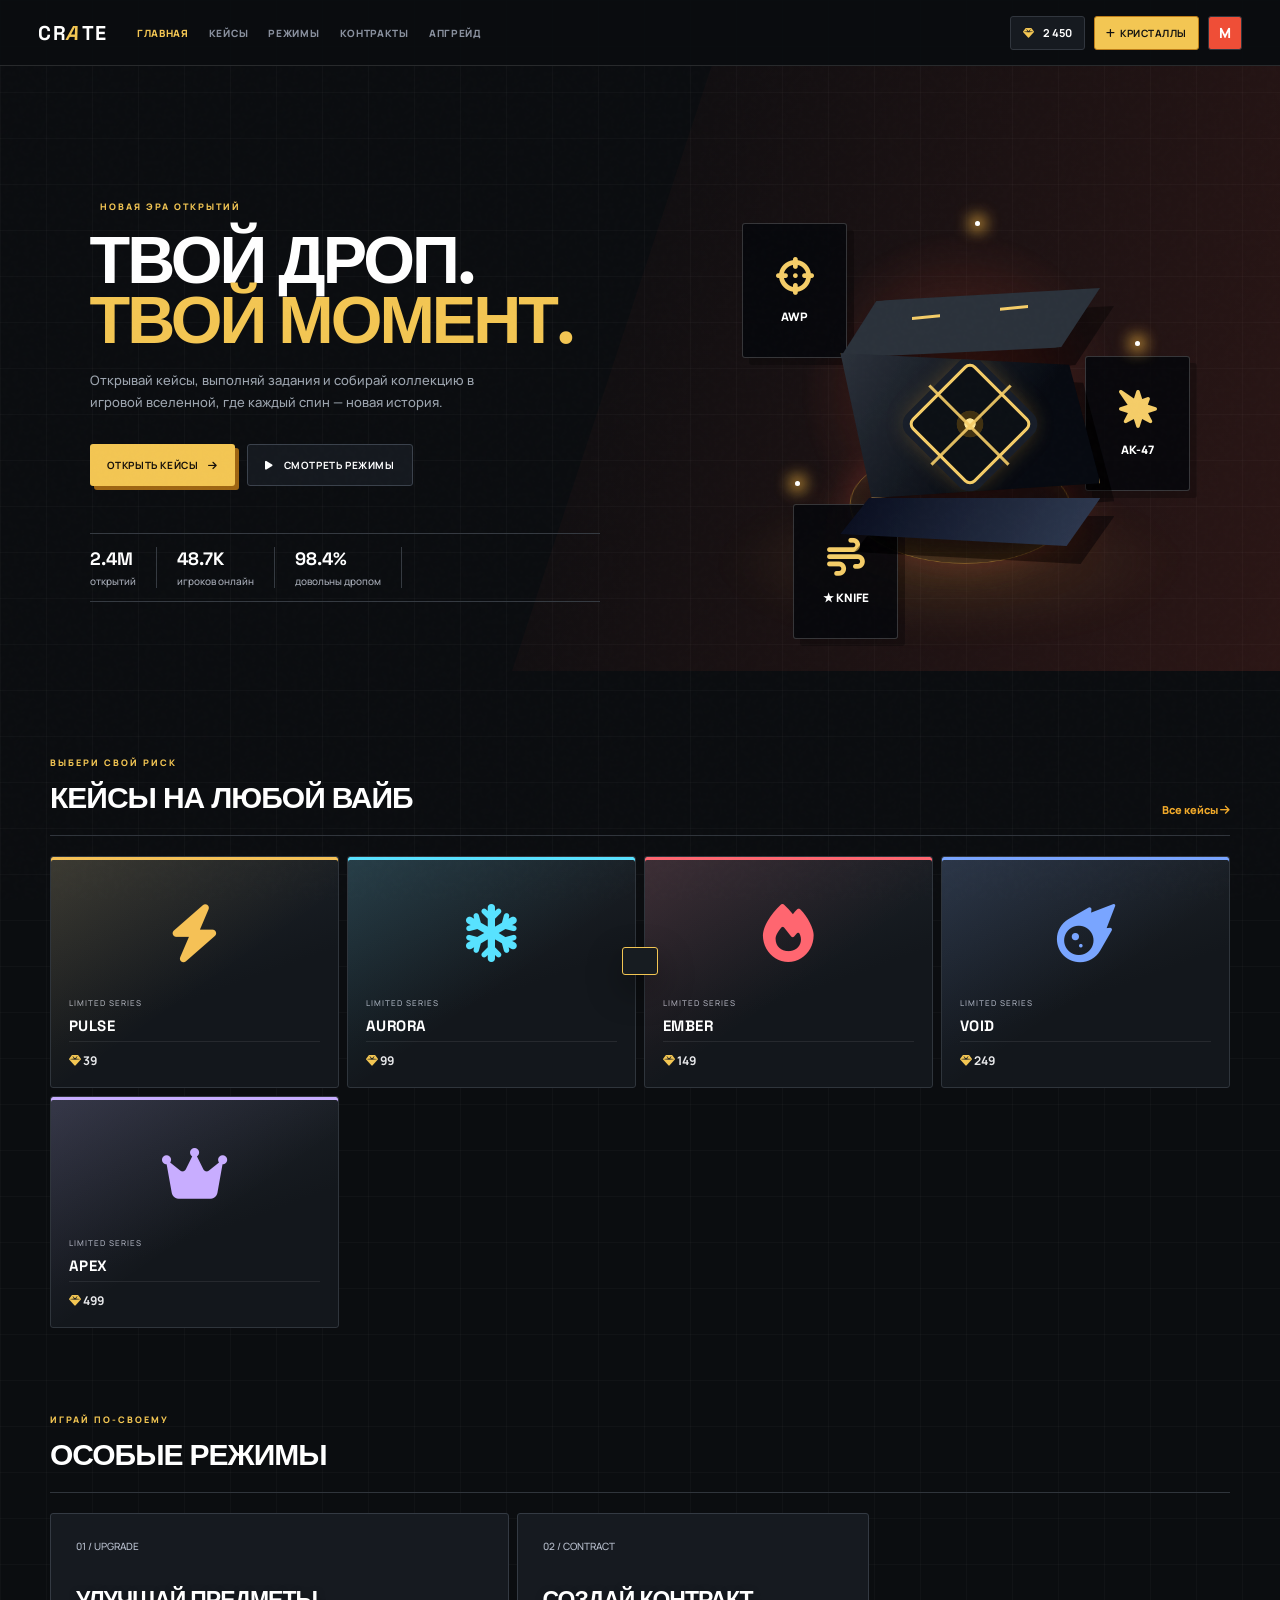
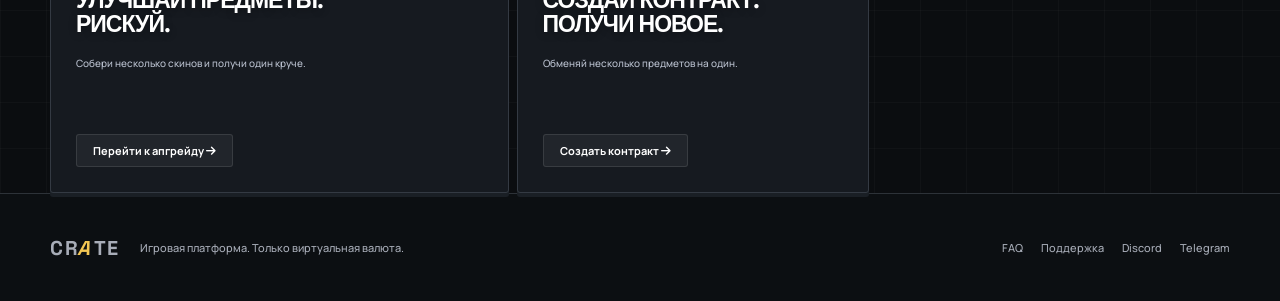
==== index.html @ 9e3f6aa9 "Add files via upload" ====
<!doctype html>
<html lang="ru">
<head>
  <meta charset="UTF-8">
  <meta name="viewport" content="width=device-width, initial-scale=1.0">
  <title>CRATE — игровой опыт нового уровня</title>
  <link rel="preconnect" href="https://fonts.googleapis.com">
  <link rel="preconnect" href="https://fonts.gstatic.com" crossorigin>
  <link href="https://fonts.googleapis.com/css2?family=Manrope:wght@400;500;600;700;800&family=Space+Grotesk:wght@500;600;700&display=swap" rel="stylesheet">
  <link rel="stylesheet" href="https://cdnjs.cloudflare.com/ajax/libs/font-awesome/6.7.2/css/all.min.css">
  <link rel="stylesheet" href="css/style.css">
</head>
<body>
  <div class="noise"></div>
  <div class="cursor-glow"></div>

  <header class="topbar">
    <a class="brand" href="index.html">CR<span>A</span>TE</a>
    <button class="menu-toggle" aria-label="Открыть меню">
      <i class="fa-solid fa-bars"></i>
    </button>
    <nav>
      <a class="active" href="index.html">Главная</a>
      <a href="cases.html">Кейсы</a>
      <a href="modes.html">Режимы</a>
      <a href="contracts.html">Контракты</a>
      <a href="upgrade.html">Апгрейд</a>
    </nav>
    <div class="header-actions">
      <button class="balance">
        <i class="fa-solid fa-gem"></i>
        <b data-balance>2 450</b>
      </button>
      <button class="topup" aria-label="Получить игровые кристаллы">
        <i class="fa-solid fa-plus"></i><span>Кристаллы</span>
      </button>
      <a class="avatar" href="profile.html">M</a>
    </div>
  </header>

  <main>
    <!-- Hero -->
    <section class="hero">
      <div class="hero-copy reveal">
        <div class="eyebrow">
          <i class="fa-solid fa-sparkles"></i> НОВАЯ ЭРА ОТКРЫТИЙ
        </div>
        <h1>
          Твой дроп.<br>
          <em>Твой момент.</em>
        </h1>
        <p>
          Открывай кейсы, выполняй задания и собирай коллекцию в игровой вселенной,
          где каждый спин — новая история.
        </p>
        <div class="hero-actions">
          <a href="cases.html" class="button primary">
            Открыть кейсы <i class="fa-solid fa-arrow-right"></i>
          </a>
          <a href="modes.html" class="button ghost">
            <i class="fa-solid fa-play"></i> Смотреть режимы
          </a>
        </div>
        <div class="metrics">
          <div>
            <b>2.4M</b>
            <span>открытий</span>
          </div>
          <div>
            <b>48.7K</b>
            <span>игроков онлайн</span>
          </div>
          <div>
            <b>98.4%</b>
            <span>довольны дропом</span>
          </div>
        </div>
      </div>
      <div class="hero-stage" aria-label="Стилизованный игровой кейс">
        <div class="orb orb-one"></div>
        <div class="orb orb-two"></div>
        <div class="beam"></div>
        <div class="weapon-card card-a">
          <i class="fa-solid fa-crosshairs"></i>
          <small>AWP</small>
        </div>
        <div class="weapon-card card-b">
          <i class="fa-solid fa-burst"></i>
          <small>AK-47</small>
        </div>
        <div class="weapon-card card-c">
          <i class="fa-solid fa-wind"></i>
          <small>★ KNIFE</small>
        </div>
        <div class="crate">
          <div class="crate-top">
            <span></span>
            <span></span>
          </div>
          <div class="crate-face">
            <div class="crate-mark">C</div>
          </div>
          <div class="crate-bottom"></div>
        </div>
        <div class="spark s1"></div>
        <div class="spark s2"></div>
        <div class="spark s3"></div>
      </div>
    </section>

    <!-- Кейсы -->
    <section class="section" id="cases">
      <div class="section-heading">
        <div>
          <span class="eyebrow">ВЫБЕРИ СВОЙ РИСК</span>
          <h2>Кейсы на любой вайб</h2>
        </div>
        <a class="text-link" href="cases.html">Все кейсы <i class="fa-solid fa-arrow-right"></i></a>
      </div>
      <div class="case-grid" data-cases></div>
    </section>

    <!-- Режимы (только апгрейд и контракты) -->
    <section class="section" id="modes">
      <div class="section-heading">
        <div>
          <span class="eyebrow">ИГРАЙ ПО-СВОЕМУ</span>
          <h2>Особые режимы</h2>
        </div>
      </div>
      <div class="mode-grid">
        <article class="mode-card upgrade-mode">
          <span>01 / UPGRADE</span>
          <h3>Улучшай предметы.<br>Рискуй.</h3>
          <p>Собери несколько скинов и получи один круче.</p>
          <button onclick="location.href='upgrade.html'">Перейти к апгрейду <i class="fa-solid fa-arrow-right"></i></button>
        </article>
        <article class="mode-card contract-mode">
          <span>02 / CONTRACT</span>
          <h3>Создай контракт.<br>Получи новое.</h3>
          <p>Обменяй несколько предметов на один.</p>
          <button onclick="location.href='contracts.html'">Создать контракт <i class="fa-solid fa-arrow-right"></i></button>
        </article>
      </div>
    </section>
  </main>

  <footer>
    <a class="brand" href="index.html">CR<span>A</span>TE</a>
    <p>Игровая платформа. Только виртуальная валюта.</p>
    <div>
      <a href="faq.html">FAQ</a>
      <a href="settings.html">Поддержка</a>
      <a href="#">Discord</a>
      <a href="#">Telegram</a>
    </div>
  </footer>

  <div class="toast" role="status"></div>

  <script src="https://cdnjs.cloudflare.com/ajax/libs/gsap/3.12.5/gsap.min.js"></script>
  <script src="js/app.js"></script>
</body>
</html>
---- css/style.css ----
/* ========================================================
   ГЛОБАЛЬНЫЕ ПЕРЕМЕННЫЕ И БАЗОВЫЕ СТИЛИ
   ======================================================== */
:root {
  --bg: #0b0d10;
  --surface: #13171c;
  --surface2: #1a2027;
  --violet: #f0a92a;
  --blue: #ef4e37;
  --cyan: #f0a92a;
  --gold: #f3c653;
  --white: #fff;
  --muted: #a8adb8;
  --line: rgba(255, 255, 255, .13);
}

* {
  box-sizing: border-box;
}

html {
  scroll-behavior: smooth;
}

body {
  margin: 0;
  background: var(--bg);
  background-image:
    linear-gradient(rgba(255, 255, 255, .025) 1px, transparent 1px),
    linear-gradient(90deg, rgba(255, 255, 255, .025) 1px, transparent 1px);
  background-size: 46px 46px;
  color: var(--white);
  font: 500 14px Manrope, sans-serif;
  overflow-x: hidden;
}

.noise {
  position: fixed;
  inset: 0;
  pointer-events: none;
  opacity: .018;
  z-index: 5;
  background-image: url("data:image/svg+xml,%3Csvg viewBox='0 0 180 180' xmlns='http://www.w3.org/2000/svg'%3E%3Cfilter id='n'%3E%3CfeTurbulence type='fractalNoise' baseFrequency='.95' numOctaves='2' stitchTiles='stitch'/%3E%3C/filter%3E%3Crect width='100%25' height='100%25' filter='url(%23n)' opacity='.8'/%3E%3C/svg%3E");
}

.cursor-glow {
  display: none;
}

a {
  text-decoration: none;
  color: inherit;
}

/* ========================================================
   ТОПБАР
   ======================================================== */
.topbar {
  height: 66px;
  position: sticky;
  z-index: 20;
  top: 0;
  display: flex;
  align-items: center;
  gap: 29px;
  padding: 0 clamp(18px, 3vw, 56px);
  border-bottom: 1px solid rgba(255, 255, 255, .12);
  background: rgba(11, 13, 16, .95);
  backdrop-filter: none;
  transition: .3s;
}

.topbar.scrolled {
  background: #0b0d10;
}

.brand {
  font: 800 20px/1 'Space Grotesk', sans-serif;
  letter-spacing: 1.5px;
}

.brand span {
  color: var(--gold);
  display: inline-block;
  transform: skew(-16deg);
  text-shadow: none;
}

nav {
  display: flex;
  gap: 20px;
  margin-right: auto;
}

nav a {
  color: #89909e;
  font-size: 10px;
  font-weight: 800;
  letter-spacing: .7px;
  text-transform: uppercase;
  transition: .2s;
}

nav a:hover,
nav a.active {
  color: white;
}

nav a.active {
  color: var(--gold);
}

.header-actions {
  display: flex;
  gap: 9px;
  align-items: center;
}

.balance,
.icon-btn,
.avatar,
.topup {
  height: 34px;
  border: 1px solid #31363e;
  background: #161a20;
  color: white;
  border-radius: 3px;
}

.balance {
  padding: 0 12px;
  font: 600 11px Manrope, sans-serif;
}

.balance i {
  color: var(--gold);
  margin-right: 7px;
}

.icon-btn {
  width: 34px;
}

.avatar {
  width: 34px;
  display: grid;
  place-items: center;
  background: #ef4e37;
  font-weight: 800;
}

.topup {
  border-color: #bd7d19;
  color: #111;
  background: var(--gold);
  padding: 0 11px;
  font: 700 10px Manrope, sans-serif;
  text-transform: uppercase;
  letter-spacing: .5px;
  cursor: pointer;
  transition: .2s;
}

.topup i {
  margin-right: 5px;
}

.topup:hover,
.topup.added {
  background: #ffd467;
  transform: none;
}

.menu-toggle {
  display: none;
}

/* ========================================================
   ГЛАВНАЯ СТРАНИЦА
   ======================================================== */
.hero {
  min-height: 605px;
  max-width: 1320px;
  margin: auto;
  padding: 65px clamp(20px, 7vw, 110px) 0;
  display: grid;
  grid-template-columns: 1fr 1fr;
  align-items: center;
  position: relative;
}

.hero:before {
  content: '';
  position: absolute;
  width: 60%;
  height: 100%;
  right: 0;
  top: 0;
  background: linear-gradient(110deg, transparent, rgba(239, 78, 55, .14));
  clip-path: polygon(26% 0, 100% 0, 100% 100%, 0 100%);
  pointer-events: none;
}

.eyebrow,
.label {
  font-size: 9px;
  letter-spacing: 2px;
  color: var(--gold);
  font-weight: 800;
}

.eyebrow i {
  margin-right: 6px;
}

.hero h1 {
  font: 800 clamp(46px, 5.2vw, 83px)/.9 'Space Grotesk', sans-serif;
  letter-spacing: -3px;
  text-transform: uppercase;
  margin: 18px 0;
}

.hero h1 em {
  font-style: normal;
  color: var(--gold);
  -webkit-text-fill-color: var(--gold);
  background: none;
}

.hero-copy>p {
  color: #9da5af;
  max-width: 430px;
  line-height: 1.75;
  font-size: 13px;
}

.hero-actions {
  display: flex;
  gap: 12px;
  margin-top: 30px;
}

.button {
  border: 0;
  border-radius: 3px;
  padding: 13px 17px;
  font: 700 10px Manrope, sans-serif;
  text-transform: uppercase;
  letter-spacing: .6px;
  cursor: pointer;
  transition: .25s;
  display: inline-flex;
  gap: 10px;
  align-items: center;
  justify-content: center;
}

.button:hover {
  transform: translateY(-2px);
}

.primary {
  color: #15100a;
  background: var(--gold);
  box-shadow: 4px 4px 0 #9e6513;
}

.primary:hover {
  box-shadow: 6px 6px 0 #9e6513;
  transform: translate(-2px, -2px);
}

.ghost {
  color: white;
  border: 1px solid #3b424c;
  background: #15191f;
}

.metrics {
  display: flex;
  gap: 0;
  border-top: 1px solid #353a41;
  border-bottom: 1px solid #353a41;
  padding: 13px 0;
  margin-top: 47px;
  max-width: 510px;
}

.metrics div {
  display: grid;
  gap: 4px;
  padding: 0 20px;
  border-right: 1px solid #353a41;
}

.metrics div:first-child {
  padding-left: 0;
}

.metrics b {
  font: 700 18px 'Space Grotesk', sans-serif;
}

.metrics span {
  font-size: 10px;
  color: var(--muted);
}

.hero-stage {
  height: 500px;
  position: relative;
  perspective: 1000px;
  filter: saturate(.8) contrast(1.1);
}

.orb {
  position: absolute;
  border-radius: 50%;
  filter: blur(2px);
}

.orb-one {
  width: 340px;
  height: 340px;
  right: 60px;
  top: 70px;
  background: radial-gradient(circle, rgba(239, 78, 55, .28), transparent 66%);
}

.orb-two {
  width: 480px;
  height: 150px;
  right: 0;
  bottom: 13px;
  background: radial-gradient(ellipse, rgba(240, 169, 42, .15), transparent 67%);
  filter: blur(15px);
}

.beam {
  position: absolute;
  right: 120px;
  top: 240px;
  width: 220px;
  height: 220px;
  border-radius: 50%;
  border: 1px solid rgba(240, 169, 42, .45);
  box-shadow: 0 0 50px rgba(239, 78, 55, .3), inset 0 0 35px rgba(240, 169, 42, .15);
  transform: rotateX(65deg);
}

.crate {
  position: absolute;
  right: 90px;
  top: 140px;
  width: 260px;
  height: 260px;
  filter: drop-shadow(14px 18px 0 rgba(0, 0, 0, .36));
  animation: none;
}

.crate-top {
  height: 66px;
  background: #313943;
  clip-path: polygon(14% 0, 100% 16%, 85% 100%, 0 81%);
  transform: skewY(-6deg);
  display: flex;
  justify-content: space-around;
  padding: 20px 42px;
}

.crate-top span {
  width: 28px;
  height: 3px;
  background: var(--gold);
  box-shadow: none;
}

.crate-face {
  height: 148px;
  margin-top: -7px;
  background: linear-gradient(125deg, #323944, #11151d 65%);
  clip-path: polygon(0 2%, 88% 10%, 100% 90%, 12% 100%);
  display: grid;
  place-items: center;
  border: 1px solid rgba(240, 169, 42, .36);
}

.crate-mark {
  font-size: 0 !important;
  width: 90px;
  height: 90px;
  border: 3px solid var(--gold);
  border-radius: 8px;
  position: relative;
  transform: rotate(45deg);
  background: radial-gradient(circle, #f8dd7f 0 9%, #493813 10% 22%, #161a20 23% 100%);
  box-shadow: 0 0 0 7px #202733, 0 0 24px rgba(240, 169, 42, .48);
  isolation: isolate;
}

.crate-mark::before,
.crate-mark::after {
  content: '';
  position: absolute;
  background: var(--gold);
  opacity: .9;
}

.crate-mark::before {
  width: 112px;
  height: 3px;
  top: 42px;
  left: -14px;
}

.crate-mark::after {
  height: 112px;
  width: 3px;
  top: -14px;
  left: 42px;
}

.crate-mark::selection {
  background: transparent;
}

.crate-bottom {
  height: 48px;
  background: linear-gradient(120deg, #111629, #35425c);
  clip-path: polygon(11% 0, 100% 0, 87% 100%, 0 75%);
}

.weapon-card {
  position: absolute;
  width: 105px;
  height: 135px;
  border: 1px solid rgba(255, 255, 255, .18);
  background: rgba(16, 19, 23, .88);
  backdrop-filter: none;
  border-radius: 3px;
  display: grid;
  place-content: center;
  text-align: center;
  gap: 14px;
  box-shadow: 7px 7px 0 rgba(0, 0, 0, .25);
  animation: none;
}

.weapon-card i {
  font-size: 38px;
  color: var(--gold);
  text-shadow: none;
}

.weapon-card small {
  font-weight: 800;
}

.card-a {
  top: 72px;
  right: 343px;
}

.card-b {
  right: 0;
  top: 205px;
}

.card-c {
  right: 292px;
  bottom: 12px;
}

.spark {
  position: absolute;
  width: 5px;
  height: 5px;
  background: white;
  border-radius: 50%;
  box-shadow: 0 0 15px 5px var(--cyan);
  animation: spark 3s infinite;
}

.s1 {
  top: 70px;
  right: 210px;
}

.s2 {
  top: 330px;
  right: 390px;
  animation-delay: -1s;
}

.s3 {
  top: 190px;
  right: 50px;
  animation-delay: -2s;
}

@keyframes float {
  50% {
    transform: translateY(-16px) rotate(2deg);
  }
}

@keyframes spark {
  50% {
    opacity: .15;
    transform: scale(.2);
  }
}

/* ========================================================
   REWARD CARD, СЕКЦИИ
   ======================================================== */
.section,
.reward-card {
  max-width: 1220px;
  margin: 0 auto;
  padding-left: 20px;
  padding-right: 20px;
}

.reward-card {
  min-height: 144px;
  margin-top: 25px;
  border: 1px solid #4b3b1e;
  border-radius: 4px;
  background: linear-gradient(90deg, #241c10, #151719 65%);
  display: flex;
  align-items: center;
  gap: 18px;
  padding-top: 22px;
  padding-bottom: 22px;
  position: relative;
  overflow: hidden;
}

.reward-card:after {
  content: '';
  position: absolute;
  right: 0;
  width: 50%;
  height: 100%;
  background: linear-gradient(90deg, transparent, rgba(240, 169, 42, .1));
}

.reward-icon {
  width: 58px;
  height: 58px;
  border-radius: 3px;
  display: grid;
  place-items: center;
  background: #3a2b10;
  color: var(--gold);
  font-size: 24px;
}

.reward-card h2 {
  font: 700 21px 'Space Grotesk', sans-serif;
  margin: 6px 0;
}

.reward-card h2 strong {
  color: var(--gold);
}

.reward-card p {
  margin: 0;
  color: var(--muted);
  font-size: 12px;
}

.reward-side {
  margin-left: auto;
  display: flex;
  align-items: center;
  gap: 18px;
  z-index: 1;
}

.countdown {
  font: 700 22px 'Space Grotesk', sans-serif;
  letter-spacing: 1px;
  color: var(--gold);
}

.section {
  padding-top: 80px;
}

.section-heading {
  display: flex;
  justify-content: space-between;
  align-items: end;
  border-bottom: 1px solid #30353c;
  padding-bottom: 18px;
  margin-bottom: 20px;
}

.section h2 {
  font: 700 30px 'Space Grotesk', sans-serif;
  text-transform: uppercase;
  letter-spacing: -1px;
  margin: 8px 0 0;
}

.live-dot {
  font-size: 10px;
  color: #ff6a5d;
  font-weight: 800;
}

.live-dot:before {
  content: '';
  width: 7px;
  height: 7px;
  background: #ff4d5b;
  border-radius: 50%;
  display: inline-block;
  margin-right: 6px;
  box-shadow: 0 0 10px #ff4d5b;
}

.drops-wrap {
  overflow: hidden;
  margin: 0 -20px;
}

.drops {
  display: flex;
  gap: 6px;
  width: max-content;
  animation: ticker 35s linear infinite;
}

.drop {
  width: 200px;
  height: 70px;
  padding: 12px;
  border: 1px solid #272d34;
  border-radius: 3px;
  background: #14181d;
  display: flex;
  align-items: center;
  gap: 10px;
}

.drop .drop-icon {
  height: 46px;
  width: 46px;
  display: grid;
  place-items: center;
  border-radius: 2px;
  background: #20252b;
  font-size: 23px;
  color: var(--gold);
}

.drop b,
.drop small {
  display: block;
}

.drop b {
  font-size: 11px;
}

.drop small {
  font-size: 9px;
  color: var(--muted);
  margin-top: 4px;
}

.drop strong {
  margin-left: auto;
  color: var(--gold);
  font-size: 11px;
}

@keyframes ticker {
  to {
    transform: translateX(-50%);
  }
}

.case-grid {
  display: grid;
  grid-template-columns: repeat(4, 1fr);
  gap: 8px;
}

.case-card {
  min-height: 230px;
  padding: 18px;
  border: 1px solid #2f353c;
  border-radius: 3px;
  background: linear-gradient(160deg, #20262d, var(--surface) 58%);
  box-shadow: inset 0 3px 0 var(--case-color);
  position: relative;
  overflow: hidden;
  transition: .3s;
  cursor: pointer;
}

.case-card:hover {
  transform: translateY(-6px);
  border-color: var(--case-color);
  box-shadow: inset 0 3px 0 var(--case-color), 7px 8px 0 rgba(0, 0, 0, .35);
}

.case-card:before {
  content: '';
  position: absolute;
  inset: 0;
  background: linear-gradient(145deg, var(--case-tint), transparent 55%);
}

.case-symbol {
  height: 116px;
  position: relative;
  display: grid;
  place-items: center;
  font-size: 58px;
  color: var(--case-color);
  text-shadow: none;
  transform: none;
}

.case-card small {
  color: var(--muted);
  font-size: 8px;
  letter-spacing: 1px;
}

.case-card h3 {
  position: relative;
  font: 700 15px 'Space Grotesk', sans-serif;
  letter-spacing: .4px;
  margin: 6px 0;
}

.case-bottom {
  display: flex;
  justify-content: space-between;
  align-items: center;
  border-top: 1px solid rgba(255, 255, 255, .08);
  padding-top: 10px;
  position: relative;
}

.case-bottom b {
  color: #e8e9eb;
  font-size: 12px;
}

.case-bottom b i {
  color: var(--gold);
}

.text-link {
  font-size: 11px;
  color: var(--cyan);
  font-weight: 800;
}

/* ========================================================
   РЕЖИМЫ
   ======================================================== */
.mode-grid {
  display: grid;
  grid-template-columns: 1.3fr 1fr 1fr;
  gap: 8px;
}

.mode-card {
  min-height: 280px;
  border-radius: 3px;
  padding: 25px;
  display: flex;
  flex-direction: column;
  align-items: flex-start;
  overflow: hidden;
  position: relative;
  background: #161a20;
  border: 1px solid #343a43;
  transition: all .3s ease;
  box-shadow: 0 4px 0 #1a1f25;
}

.mode-card:hover {
  transform: translateY(-8px);
  border-color: var(--mode);
  box-shadow: 0 12px 20px rgba(0, 0, 0, .4), 0 4px 0 var(--mode);
}

.mode-card::after {
  content: '';
  position: absolute;
  inset: 0;
  background: radial-gradient(circle at 20% 30%, var(--mode), transparent 60%);
  opacity: 0;
  transition: .4s;
}

.mode-card:hover::after {
  opacity: .12;
}

.mode-card * {
  position: relative;
  z-index: 1;
}

.mode-card span,
.mode-card p {
  position: relative;
  color: #bac1cf;
  font-size: 10px;
}

.mode-card h3 {
  position: relative;
  font: 700 23px/1.05 'Space Grotesk', sans-serif;
  text-transform: uppercase;
  letter-spacing: -1px;
  margin: 35px 0 10px;
  color: #fff;
  text-shadow: 0 2px 8px rgba(0, 0, 0, .3);
}

.mode-card button {
  position: relative;
  margin-top: auto;
  background: rgba(255, 255, 255, .05);
  color: white;
  border: 1px solid rgba(255, 255, 255, .1);
  padding: 8px 16px;
  border-radius: 3px;
  font: 700 11px Manrope, sans-serif;
  cursor: pointer;
  transition: .2s;
}

.mode-card button:hover {
  background: var(--mode);
  color: #111;
  border-color: var(--mode);
}

.boss {
  --mode: var(--violet);
}

.orbit {
  --mode: var(--cyan);
}

.mutation {
  --mode: var(--gold);
}

/* ========================================================
   КВЕСТЫ
   ======================================================== */
.quests {
  display: grid;
  grid-template-columns: 1fr 1.2fr;
  gap: 65px;
  align-items: center;
  padding-bottom: 80px;
}

.quest-intro p {
  color: var(--muted);
  line-height: 1.8;
  max-width: 350px;
  margin: 16px 0 24px;
}

.quest-list {
  display: grid;
  gap: 11px;
}

.quest-list article {
  padding: 17px;
  display: flex;
  align-items: center;
  gap: 15px;
  border: 1px solid #2c3239;
  border-radius: 3px;
  background: #14181d;
}

.quest-list article>i {
  width: 39px;
  height: 39px;
  border-radius: 2px;
  display: grid;
  place-items: center;
  background: #252018;
  color: var(--gold);
}

.quest-list div {
  flex: 1;
}

.quest-list b,
.quest-list small {
  display: block;
  font-size: 11px;
}

.quest-list small {
  color: var(--muted);
  margin: 4px 0 7px;
}

.quest-list strong {
  color: var(--gold);
  font-size: 12px;
}

.progress {
  height: 4px;
  border-radius: 5px;
  background: #242a38;
  overflow: hidden;
}

.progress i {
  display: block;
  height: 100%;
  border-radius: 5px;
  background: var(--gold);
}

.progress.complete i {
  background: var(--cyan);
}

/* ========================================================
   ФУТЕР
   ======================================================== */
footer {
  border-top: 1px solid #2d3238;
  background: #0c0f12;
  padding: 35px max(20px, calc((100% - 1180px)/2));
  display: flex;
  align-items: center;
  gap: 20px;
  color: var(--muted);
  font-size: 11px;
}

footer p {
  margin-right: auto;
}

footer div {
  display: flex;
  gap: 18px;
}

/* ========================================================
   TOAST
   ======================================================== */
.toast {
  position: fixed;
  z-index: 50;
  bottom: 25px;
  left: 50%;
  translate: -50% 100px;
  padding: 13px 17px;
  background: #171c21;
  border: 1px solid var(--gold);
  border-radius: 3px;
  font-size: 12px;
  transition: .35s;
  box-shadow: 0 14px 35px rgba(0, 0, 0, .4);
}

.toast.show {
  translate: -50% 0;
}

/* ========================================================
   ВНУТРЕННИЕ СТРАНИЦЫ
   ======================================================== */
.inner {
  max-width: 1280px;
  margin: 0 auto;
  padding: 44px 20px 100px;
}

.breadcrumbs {
  color: var(--muted);
  font-size: 11px;
  margin-bottom: 40px;
}

.breadcrumbs a {
  color: var(--cyan);
}

.page-title {
  display: flex;
  align-items: end;
  justify-content: space-between;
  margin-bottom: 34px;
}

.page-title h1 {
  font: 800 40px 'Space Grotesk', sans-serif;
  text-transform: uppercase;
  letter-spacing: -2px;
  margin: 10px 0;
}

.page-title h1 small {
  font: 500 12px Manrope, sans-serif;
  color: var(--muted);
  letter-spacing: 0;
}

.inventory-value {
  padding: 15px 20px;
  background: var(--surface);
  border: 1px solid var(--line);
  border-radius: 3px;
  display: grid;
  gap: 5px;
}

.inventory-value span {
  font-size: 10px;
  color: var(--muted);
}

.inventory-value b {
  color: var(--gold);
}

.sell-all-inventory {
  margin-top: 4px;
  width: max-content;
  padding: 10px 14px;
}

.sell-all-inventory.is-disabled {
  opacity: .55;
  cursor: not-allowed;
  transform: none;
  box-shadow: 4px 4px 0 #9e6513;
}

/* ========================================================
   ОТКРЫТИЕ КЕЙСА
   ======================================================== */
.opening {
  min-height: 380px;
  border: 1px solid #323942;
  border-radius: 4px;
  background: radial-gradient(circle at 75% 40%, rgba(88, 226, 255, .15), transparent 34%),
    linear-gradient(130deg, #141a2a, #0e121c);
  display: grid;
  grid-template-columns: .8fr 1.2fr;
  align-items: center;
  overflow: hidden;
}

.opening-info {
  padding: 42px;
}

.opening h1 {
  font: 800 52px 'Space Grotesk', sans-serif;
  text-transform: uppercase;
  letter-spacing: -2px;
  margin: 10px 0;
}

.opening p {
  max-width: 360px;
  color: var(--muted);
  line-height: 1.8;
}

.price {
  color: var(--gold);
  font-weight: 800;
  margin-top: 25px;
}

.roulette-panel {
  position: relative;
  overflow: hidden;
  padding: 50px 0 28px;
}

.roulette-panel:before,
.roulette-panel:after {
  content: '';
  position: absolute;
  top: 0;
  bottom: 0;
  width: 100px;
  z-index: 2;
}

.roulette-panel:before {
  left: 0;
  background: linear-gradient(90deg, #10151f, transparent);
}

.roulette-panel:after {
  right: 0;
  background: linear-gradient(270deg, #10151f, transparent);
}

.pointer {
  position: absolute;
  z-index: 4;
  left: 50%;
  top: 35px;
  width: 2px;
  height: 174px;
  background: var(--gold);
  box-shadow: none;
}

.pointer:before {
  content: '';
  position: absolute;
  left: -7px;
  top: -2px;
  border: 7px solid transparent;
  border-top-color: var(--gold);
}

.roulette {
  display: flex;
  gap: 10px;
  transition: transform 5s cubic-bezier(.12, .73, .05, 1);
  will-change: transform;
}

.roulette-item {
  flex: 0 0 130px;
  height: 145px;
  border: 1px solid #2e353d;
  background: #15191e;
  border-radius: 3px;
  box-shadow: inset 0 3px 0 #454d58;
  display: grid;
  place-content: center;
  gap: 15px;
  text-align: center;
}

.roulette-item i {
  font-size: 40px;
  color: var(--gold);
}

.roulette-item small {
  font-size: 9px;
}

.roulette-item.violet {
  border-color: rgba(139, 92, 246, .65);
}

.roulette-item.gold {
  border-color: rgba(245, 193, 86, .7);
}

.roulette-item.gold i {
  color: var(--gold);
}

.roulette-panel .spin {
  display: flex;
  margin: 26px auto 0;
  position: relative;
  z-index: 3;
}

.items {
  display: grid;
  grid-template-columns: repeat(6, 1fr);
  gap: 10px;
}

.item {
  background: var(--surface);
  border: 1px solid var(--line);
  border-radius: 3px;
  padding: 15px;
  display: grid;
  gap: 8px;
}

.item i {
  font-size: 26px;
  color: var(--gold);
}

.item b {
  font-size: 10px;
}

.item small {
  color: var(--muted);
  font-size: 9px;
}

.item.violet {
  border-color: rgba(139, 92, 246, .5);
}

.item.gold {
  border-color: rgba(245, 193, 86, .6);
}

.win-modal {
  position: fixed;
  inset: 0;
  z-index: 100;
  display: none;
  place-items: center;
  background: rgba(4, 6, 11, .76);
  backdrop-filter: blur(8px);
}

.win-modal.show {
  display: grid;
}

.win-modal>div {
  text-align: center;
  padding: 45px;
  min-width: 340px;
  border: 1px solid rgba(88, 226, 255, .35);
  background: radial-gradient(circle at 50% 10%, rgba(139, 92, 246, .25), #141a26 60%);
  border-radius: 22px;
  box-shadow: 0 0 80px rgba(91, 141, 255, .2);
}

.win-modal>div>i {
  display: block;
  font-size: 70px;
  color: var(--cyan);
  margin: 25px;
  text-shadow: 0 0 30px var(--cyan);
}

.win-modal h2 {
  font: 700 26px 'Space Grotesk', sans-serif;
}

.win-modal p {
  color: var(--muted);
  font-size: 12px;
  margin-bottom: 25px;
}

/* ========================================================
   ПРОФИЛЬ
   ======================================================== */
.profile-hero {
  border: 1px solid #323942;
  border-radius: 4px;
  padding: 38px;
  display: flex;
  align-items: center;
  gap: 22px;
  background: radial-gradient(circle at 15% 10%, rgba(91, 141, 255, .2), transparent 30%), var(--surface);
}

.profile-avatar {
  width: 110px;
  height: 110px;
  display: grid;
  place-items: center;
  border-radius: 50%;
  background: linear-gradient(135deg, var(--violet), var(--cyan));
  font: 700 54px 'Space Grotesk', sans-serif;
  border: 5px solid rgba(255, 255, 255, .1);
}

.profile-hero h1 {
  font: 700 33px 'Space Grotesk', sans-serif;
  margin: 5px 0;
}

.profile-hero p {
  color: var(--muted);
  font-size: 12px;
  margin: 0;
}

.profile-hero p i {
  color: var(--cyan);
}

.profile-stats {
  display: flex;
  gap: 30px;
  margin-left: auto;
}

.profile-stats div {
  display: grid;
  gap: 6px;
}

.profile-stats b {
  font: 700 18px 'Space Grotesk', sans-serif;
}

.profile-stats span {
  font-size: 9px;
  color: var(--muted);
}

/* ========================================================
   ЛИДЕРЫ
   ======================================================== */
.leader-podium {
  display: flex;
  justify-content: center;
  align-items: end;
  gap: 14px;
  margin: 35px 0;
}

.leader-podium article {
  width: 190px;
  padding: 24px;
  text-align: center;
  border: 1px solid var(--line);
  border-radius: 3px;
  background: var(--surface);
  display: grid;
  gap: 8px;
}

.leader-podium article.first {
  padding-top: 42px;
  border-color: var(--gold);
  background: #211b12;
}

.leader-podium b {
  color: var(--gold);
  font: 700 20px 'Space Grotesk', sans-serif;
}

.leader-podium i,
.leader-list i {
  width: 47px;
  height: 47px;
  justify-self: center;
  display: grid;
  place-items: center;
  border-radius: 3px;
  background: #ef4e37;
  font-style: normal;
  font-weight: 800;
}

.leader-podium h3 {
  margin: 0;
  font: 700 17px 'Space Grotesk', sans-serif;
}

.leader-podium span {
  color: var(--muted);
  font-size: 10px;
}

.leader-list {
  border: 1px solid var(--line);
  border-radius: 3px;
  overflow: hidden;
}

.leader-list article {
  height: 66px;
  display: flex;
  align-items: center;
  gap: 16px;
  padding: 0 20px;
  border-bottom: 1px solid var(--line);
  background: rgba(255, 255, 255, .015);
}

.leader-list article:last-child {
  border: 0;
}

.leader-list article>b {
  width: 35px;
  color: var(--muted);
  font: 700 12px 'Space Grotesk', sans-serif;
}

.leader-list i {
  justify-self: auto;
  width: 34px;
  height: 34px;
  font-size: 11px;
}

.leader-list strong {
  font-size: 12px;
}

.leader-list span {
  color: var(--muted);
  font-size: 10px;
}

.leader-list em {
  margin-left: auto;
  color: var(--gold);
  font-style: normal;
  font-weight: 800;
  font-size: 12px;
}

.leader-list em small {
  color: var(--cyan);
}

/* ========================================================
   ИНВЕНТАРЬ (В ПРОФИЛЕ)
   ======================================================== */
.inventory-grid {
  display: grid;
  grid-template-columns: repeat(4, 1fr);
  gap: 12px;
}

.inv-card {
  min-height: 205px;
  border: 1px solid #2e353d;
  border-radius: 3px;
  padding: 17px;
  background: linear-gradient(145deg, #172031, #10141e);
  box-shadow: inset 0 3px 0 #3a424d;
  position: relative;
  overflow: hidden;
  transition: .25s;
}

.inv-card:hover {
  transform: translateY(-5px);
  border-color: var(--gold);
  box-shadow: inset 0 3px 0 var(--gold), 5px 6px 0 rgba(0, 0, 0, .3);
}

.inv-card>i {
  height: 105px;
  display: grid;
  place-items: center;
  font-size: 52px;
  color: var(--gold);
  text-shadow: none;
}

.inv-card small {
  text-transform: uppercase;
  font-size: 8px;
  color: var(--muted);
}

.inv-card h3 {
  font: 700 12px 'Space Grotesk', sans-serif;
  margin: 6px 0;
}

.inv-card>div {
  display: flex;
  justify-content: space-between;
  align-items: center;
}

.inv-card b {
  font-size: 11px;
  color: var(--gold);
}

.inv-card button {
  border: 0;
  background: none;
  color: var(--cyan);
  font: 700 9px Manrope, sans-serif;
  cursor: pointer;
}

.inv-card.epic {
  border-color: rgba(139, 92, 246, .4);
}

.inv-card.legend {
  border-color: rgba(245, 193, 86, .5);
}

.inv-card.legend>i {
  color: var(--gold);
}

.inv-card.sold {
  opacity: 0;
  transform: scale(.88);
  transition: .25s;
}

.empty-inventory {
  grid-column: 1 / -1;
  min-height: 300px;
  border: 1px dashed #414850;
  display: grid;
  place-items: center;
  align-content: center;
  text-align: center;
  border-radius: 4px;
  background: #12161b;
}

.empty-inventory>i {
  font-size: 42px;
  color: var(--gold);
}

.empty-inventory h2 {
  margin: 14px 0 4px;
  font: 700 21px 'Space Grotesk', sans-serif;
  text-transform: uppercase;
}

.empty-inventory p {
  margin: 0 0 20px;
  color: var(--muted);
  font-size: 12px;
}

/* ========================================================
   АПГРЕЙД
   ======================================================== */
.upgrade-formula {
  border: 1px solid #5b451f;
  background: #1d1810;
  color: var(--gold);
  font-size: 11px;
  font-weight: 800;
  padding: 11px 13px;
}

.upgrade-board {
  display: grid;
  grid-template-columns: 1fr .68fr 1fr;
  gap: 1px;
  background: #343a42;
  border: 1px solid #343a42;
}

.upgrade-side,
.upgrade-center {
  background: #13171c;
  padding: 25px;
  min-height: 480px;
}

.stake-tabs,
.multiplier-row,
.stake-presets,
.extra-presets {
  display: flex;
  gap: 6px;
  margin: 16px 0;
}

.stake-tab,
.multiplier-row button,
.stake-presets button,
.extra-presets button {
  flex: 1;
  border: 1px solid #3a414a;
  background: #1a1f25;
  color: #aeb5be;
  padding: 10px 6px;
  font: 800 10px Manrope, sans-serif;
  cursor: pointer;
  border-radius: 3px;
}

.stake-tab.active,
.multiplier-row button.active {
  border-color: var(--gold);
  background: #332714;
  color: var(--gold);
}

.balance-stake label,
.extra-stake label {
  display: flex;
  justify-content: space-between;
  font-size: 11px;
  color: #aab1ba;
}

.balance-stake label b,
.extra-stake label b {
  color: var(--gold);
}

.balance-stake input,
.extra-stake input {
  width: 100%;
  margin: 25px 0;
  accent-color: var(--gold);
}

.stake-presets button,
.extra-presets button {
  flex: auto;
}

.extra-stake {
  margin-top: 18px;
  border-top: 1px solid #2a2f38;
  padding-top: 16px;
}

.total-stake {
  margin-top: 14px;
  text-align: center;
  font-size: 14px;
  font-weight: 700;
  color: var(--gold);
}

.total-stake b {
  font-size: 18px;
}

.upgrade-center {
  display: flex;
  flex-direction: column;
  align-items: center;
  justify-content: center;
  text-align: center;
}

.chance-ring {
  position: relative;
  width: 176px;
  height: 176px;
  margin-bottom: 24px;
}

.chance-ring svg {
  width: 100%;
  height: 100%;
  transform: rotate(-90deg);
}

.chance-ring circle {
  fill: none;
  stroke: #2c3239;
  stroke-width: 8;
}

.chance-ring .chance-progress {
  stroke: var(--gold);
  stroke-linecap: butt;
  stroke-dasharray: 327;
  transition: .3s;
}

.chance-ring strong {
  position: absolute;
  inset: 53px 0 auto;
  font: 800 25px 'Space Grotesk', sans-serif;
  color: var(--gold);
  text-align: center;
}

.chance-ring small {
  position: absolute;
  inset: 85px 0 auto;
  font-size: 8px;
  color: var(--muted);
  letter-spacing: 1px;
  text-align: center;
}

.wheel-pointer {
  position: absolute;
  top: 50%;
  left: 50%;
  width: 0;
  height: 0;
  transform-origin: center;
  transform: translate(-50%, -50%);
  z-index: 3;
}

.wheel-marker {
  display: block;
  width: 0;
  height: 0;
  border-left: 8px solid transparent;
  border-right: 8px solid transparent;
  border-top: 16px solid #ef4e37;
  position: absolute;
  top: -74px;
  left: -8px;
}

.wheel-pointer {
  position: absolute;
  top: 50%;
  left: 50%;
  width: 0;
  height: 0;
  transform-origin: center;
  transform: translate(-50%, -50%) rotate(0deg);
  z-index: 3;
  transition: none; /* по умолчанию без анимации */
}

.wheel-marker {
  display: block;
  width: 0;
  height: 0;
  border-left: 8px solid transparent;
  border-right: 8px solid transparent;
  border-top: 16px solid #ef4e37;
  position: absolute;
  top: -74px;
  left: -8px;
}

/* Результат – дуга меняет цвет */
.chance-ring.win .chance-progress {
  stroke: #5acb79;
}

.chance-ring.lose .chance-progress {
  stroke: #ef4e37;
}

/* Дополнительно: сброс перехода для дуги, чтобы она менялась плавно */
.chance-progress {
  transition: stroke 0.5s ease, stroke-dashoffset 0.5s ease;
}

.chance-ring.win .chance-progress {
  stroke: #5acb79;
}

.chance-ring.lose .chance-progress {
  stroke: #ef4e37;
}

.upgrade-action {
  width: 100%;
  margin-top: 8px;
}

.upgrade-action:disabled {
  opacity: .45;
  cursor: not-allowed;
  box-shadow: none;
}

/* Целевые предметы – плитками по 3-4 в строке */
.target-catalog {
  display: grid;
  grid-template-columns: repeat(4, 1fr);
  gap: 6px;
  max-height: 325px;
  overflow: auto;
}

.upgrade-target {
  display: flex;
  flex-direction: column;
  align-items: center;
  text-align: center;
  border: 1px solid #2f363e;
  background: #181d23;
  padding: 10px 6px;
  color: white;
  cursor: pointer;
  border-radius: 3px;
  transition: .2s;
}

.upgrade-target:hover,
.upgrade-target.selected {
  border-color: var(--gold);
  background: #282113;
}

.upgrade-target > i {
  font-size: 24px;
  color: var(--gold);
  margin-bottom: 4px;
}

.upgrade-target span {
  display: block;
  font-size: 10px;
}

.upgrade-target small {
  color: var(--muted);
  text-transform: uppercase;
  font-size: 7px;
}

.upgrade-target strong {
  font-size: 11px;
  color: var(--gold);
  margin-top: 4px;
}

.upgrade-target {
  width: 100%;
  display: flex;
  align-items: center;
  gap: 10px;
  text-align: left;
  border: 1px solid #2f363e;
  background: #181d23;
  padding: 9px;
  color: white;
  cursor: pointer;
  border-radius: 3px;
}

.upgrade-target:hover,
.upgrade-target.selected {
  border-color: var(--gold);
  background: #282113;
}

.upgrade-target>i {
  width: 27px;
  color: var(--gold);
  font-size: 18px;
  text-align: center;
}

.upgrade-target span {
  display: grid;
  gap: 3px;
  flex: 1;
  font-size: 10px;
}

.upgrade-target small {
  color: var(--muted);
  text-transform: uppercase;
  font-size: 8px;
}

.upgrade-target strong {
  font-size: 10px;
  color: var(--gold);
}

.inventory-picker {
  display: grid;
  gap: 5px;
  margin-top: 12px;
  max-height: 200px;
  overflow-y: auto;
}

.inv-item {
  display: flex;
  align-items: center;
  gap: 10px;
  padding: 8px 12px;
  border: 1px solid #2e353d;
  background: #1a1f25;
  cursor: pointer;
  border-radius: 3px;
  transition: .2s;
}

.inv-item:hover {
  border-color: #f5c156;
}

.inv-item.selected {
  border-color: #f5c156;
  background: #2b2111;
}

.inv-item i {
  width: 24px;
  color: var(--gold);
}

.inv-item b {
  margin-left: auto;
  color: var(--gold);
}

.selected-slots {
  display: flex;
  flex-wrap: wrap;
  gap: 8px;
  min-height: 50px;
  padding: 8px;
  background: #0f1317;
  border-radius: 4px;
  margin-bottom: 12px;
  align-items: center;
}

/* Режим 2×2 – добавляется автоматически через JS */
.selected-slots.grid-2 {
  display: grid;
  grid-template-columns: 1fr 1fr;
  gap: 6px;
  padding: 8px;
}

.selected-slot {
  display: flex;
  align-items: center;
  gap: 6px;
  background: #20262d;
  padding: 6px 10px;
  border-radius: 4px;
  border: 1px solid #f5c156;
  justify-content: center;
}

.selected-slot i {
  color: var(--gold);
  font-size: 18px;
}

.selected-slot span {
  font-size: 11px;
  color: #fff;
}

.empty-slots {
  color: #6a717d;
  font-size: 12px;
}.chance-ring

.selected-slot {
  display: flex;
  align-items: center;
  gap: 6px;
  background: #20262d;
  padding: 4px 10px 4px 6px;
  border-radius: 4px;
  border: 1px solid #f5c156;
}

.selected-slot i {
  color: var(--gold);
}

.empty-slots {
  color: #6a717d;
  font-size: 12px;
}

.stake-summary {
  display: flex;
  justify-content: space-between;
  margin-top: 14px;
  font-size: 12px;
  color: #aab1ba;
}

.stake-summary b {
  color: var(--gold);
}

.no-items-msg {
  color: #6a717d;
  font-size: 12px;
  text-align: center;
  padding: 20px 0;
}

.upgrade-rules {
  display: grid;
  grid-template-columns: repeat(3, 1fr);
  gap: 8px;
}

.upgrade-rules article {
  background: #15191e;
  border: 1px solid #30363e;
  padding: 18px;
}

.upgrade-rules b {
  color: var(--gold);
  font: 800 22px 'Space Grotesk', sans-serif;
}

.upgrade-rules p {
  font-size: 11px;
  line-height: 1.65;
  color: var(--muted);
}

/* ========================================================
   КОНТРАКТЫ
   ======================================================== */
.contract-section {
  display: grid;
  grid-template-columns: 1fr 2fr;
  gap: 24px;
  margin-top: 20px;
}

.contract-info {
  background: #13171c;
  border: 1px solid #2a2f38;
  border-radius: 4px;
  padding: 20px;
}

.contract-info p {
  color: #aab1ba;
  font-size: 12px;
  margin: 0 0 16px;
  line-height: 1.6;
}

.selected-items {
  min-height: 48px;
  padding: 8px;
  background: #0f1317;
  border: 1px solid #2a2f38;
  border-radius: 4px;
  display: flex;
  flex-wrap: wrap;
  gap: 6px;
  align-items: center;
  margin-bottom: 16px;
}

.selected-items .placeholder {
  color: #6a717d;
  font-size: 12px;
}

.selected-items span {
  background: #20262d;
  padding: 4px 10px;
  border-radius: 3px;
  font-size: 11px;
  border: 1px solid #f5c156;
}

.create-contract {
  width: 100%;
}

.contract-selection {
  display: grid;
  grid-template-columns: repeat(auto-fill, minmax(160px, 1fr));
  gap: 8px;
}

.contract-item {
  padding: 14px;
  border: 1px solid #2c3239;
  border-radius: 4px;
  background: #13171c;
  text-align: center;
  cursor: pointer;
  transition: .2s;
}

.contract-item:hover {
  border-color: var(--gold);
}

.contract-item.selected {
  border-color: var(--gold);
  background: #2b2111;
}

.contract-item i {
  font-size: 28px;
  color: var(--gold);
  display: block;
  margin-bottom: 6px;
}

.contract-item span {
  font-size: 11px;
  display: block;
}

.contract-item b {
  color: var(--gold);
  font-size: 11px;
}

.contract-modal {
  position: fixed;
  inset: 0;
  display: none;
  place-items: center;
  background: rgba(0, 0, 0, .7);
  backdrop-filter: blur(6px);
  z-index: 100;
}

.contract-modal.show {
  display: grid;
}

.contract-modal>div {
  background: #161a20;
  border: 1px solid var(--gold);
  padding: 32px;
  border-radius: 4px;
  text-align: center;
  max-width: 340px;
}

.contract-modal h2 {
  font: 700 22px 'Space Grotesk', sans-serif;
  color: var(--gold);
  margin: 12px 0;
}

.contract-modal .result-value {
  color: var(--gold);
  font-size: 20px;
  font-weight: 800;
}

.contract-modal>div>i {
  font-size: 48px;
  color: var(--gold);
  display: block;
  margin: 12px auto;
}

.close-modal {
  margin-top: 16px;
}

/* ========================================================
   АДАПТИВ
   ======================================================== */
@media (max-width: 1000px) {
  nav {
    display: none;
  }

  .menu-toggle {
    display: block;
    border: 0;
    background: none;
    color: white;
    font-size: 18px;
  }

  .topbar {
    gap: 16px;
  }

  .hero {
    grid-template-columns: 1fr;
    padding-top: 60px;
  }

  .hero-stage {
    height: 390px;
    max-width: 580px;
    justify-self: center;
    width: 100%;
    transform: scale(.85);
    transform-origin: top;
  }

  .case-grid {
    grid-template-columns: repeat(3, 1fr);
  }

  .mode-grid {
    grid-template-columns: 1fr 1fr;
  }

  .boss {
    grid-column: span 2;
  }

  .quests {
    gap: 30px;
  }

  .upgrade-board {
    grid-template-columns: 1fr;
  }

  .upgrade-side,
  .upgrade-center {
    min-height: auto;
  }

  .upgrade-formula {
    display: none;
  }

  .contract-section {
    grid-template-columns: 1fr;
  }
}

@media (max-width: 800px) {
  .topbar {
    height: 64px;
    padding: 0 15px;
  }

  .header-actions .icon-btn {
    display: none;
  }

  .balance {
    padding: 0 8px;
  }

  .hero {
    padding: 52px 20px 0;
    min-height: 0;
  }

  .hero h1 {
    letter-spacing: -2.5px;
  }

  .hero-stage {
    height: 300px;
    transform: scale(.64);
    transform-origin: top center;
    margin-bottom: -100px;
  }

  .hero-actions {
    flex-wrap: wrap;
  }

  .metrics {
    margin-top: 35px;
    gap: 16px;
  }

  .reward-card {
    margin: 0 14px;
    display: block;
  }

  .reward-icon {
    float: left;
    margin-right: 12px;
  }

  .reward-side {
    margin-top: 18px;
    justify-content: space-between;
  }

  .section {
    padding-top: 70px;
  }

  .section h2 {
    font-size: 27px;
  }

  .case-grid {
    grid-template-columns: repeat(2, 1fr);
    gap: 9px;
  }

  .case-card {
    min-height: 220px;
    padding: 12px;
  }

  .case-symbol {
    height: 105px;
    font-size: 50px;
  }

  .mode-grid {
    grid-template-columns: 1fr;
  }

  .boss {
    grid-column: auto;
  }

  .mode-card {
    min-height: 245px;
  }

  .quests {
    display: block;
    padding-bottom: 70px;
  }

  .quest-list {
    margin-top: 30px;
  }

  .section-heading {
    align-items: center;
  }

  .drops-wrap {
    margin: 0 -20px;
  }

  .header-actions {
    margin-left: auto;
  }

  footer {
    display: block;
    text-align: center;
  }

  footer p {
    margin: 14px 0;
  }

  footer div {
    justify-content: center;
    flex-wrap: wrap;
  }

  .opening {
    grid-template-columns: 1fr;
  }

  .opening-info {
    padding: 28px;
  }

  .items {
    grid-template-columns: repeat(3, 1fr);
  }

  .inventory-grid {
    grid-template-columns: repeat(2, 1fr);
  }

  .filters {
    flex-wrap: wrap;
  }

  .filters label {
    width: 100%;
  }

  .profile-hero {
    display: block;
  }

  .profile-stats {
    margin: 28px 0 0;
    gap: 15px;
    flex-wrap: wrap;
  }

  .chart {
    font-size: 60px;
    letter-spacing: 4px;
  }

  .upgrade-board {
    grid-template-columns: 1fr;
  }

  .upgrade-side,
  .upgrade-center {
    min-height: auto;
  }

  .upgrade-formula {
    display: none;
  }

  .contract-section {
    grid-template-columns: 1fr;
  }

  .contract-selection {
    grid-template-columns: 1fr 1fr;
  }
}

@media (max-width: 600px) {
  .inventory-grid {
    grid-template-columns: 1fr;
  }

  .contract-selection {
    grid-template-columns: 1fr;
  }

  .case-grid {
    grid-template-columns: 1fr;
  }

  .items {
    grid-template-columns: repeat(2, 1fr);
  }

  /* Лайв-лента на всех страницах */
  .live-drops-container {
  max-width: 1280px;
  margin: 0 auto;
  padding: 12px 20px;
  border-bottom: 1px solid #2a2f38;
  background: #0f1317;
}

.live-drops-header {
  display: flex;
  justify-content: space-between;
  align-items: center;
  margin-bottom: 8px;
}

.drops-wrap {
  overflow: hidden;
}

.drops {
  display: flex;
  gap: 6px;
  width: max-content;
  animation: ticker 35s linear infinite;
  flex-direction: row-reverse; /* новые слева */
}

@keyframes ticker {
  0% { transform: translateX(0); }
  100% { transform: translateX(-50%); }
}

/* Плитки выбранных предметов в апгрейде 2x2 */
.selected-slots.grid-2 {
  display: grid;
  grid-template-columns: 1fr 1fr;
  gap: 6px;
  min-height: 50px;
  padding: 8px;
  background: #0f1317;
  border-radius: 4px;
  margin-bottom: 12px;
}

.selected-slot {
  display: flex;
  align-items: center;
  gap: 6px;
  background: #20262d;
  padding: 6px 10px;
  border-radius: 4px;
  border: 1px solid #f5c156;
  justify-content: center;
}

/* Открытие нескольких кейсов */
.roulettes-container {
  display: flex;
  flex-direction: column;
  gap: 12px;
  padding: 10px 0;
  overflow: hidden;
}

.roulettes-container .roulette {
  display: flex;
  gap: 10px;
  transition: transform 5s cubic-bezier(.12, .73, .05, 1);
  will-change: transform;
  height: 145px;
}

.roulette-item {
  flex: 0 0 130px;
  height: 145px;
  border: 1px solid #2e353d;
  background: #15191e;
  border-radius: 3px;
  box-shadow: inset 0 3px 0 #454d58;
  display: grid;
  place-content: center;
  gap: 15px;
  text-align: center;
}

.open-count {
  margin-top: 20px;
}

.count-buttons {
  display: flex;
  gap: 8px;
  margin-top: 6px;
}

.count-btn {
  padding: 6px 14px;
  border: 1px solid #3a414a;
  background: #1a1f25;
  color: #aeb5be;
  font: 800 12px Manrope;
  cursor: pointer;
  border-radius: 3px;
  transition: .2s;
}

.count-btn.active,
.count-btn:hover {
  border-color: var(--gold);
  background: #332714;
  color: var(--gold);
}

.total-price {
  margin-top: 12px;
  font-size: 14px;
  font-weight: 700;
  color: var(--gold);
}

/* Убираем старый таймер */
.reward-card {
  display: none;
}

/* Режимы на главной */
.mode-card.upgrade-mode {
  --mode: var(--violet);
}
.mode-card.contract-mode {
  --mode: var(--cyan);
}

/* Убираем лишние отступы на страницах без hero */
.inner {
  padding-top: 30px;
}

/* Адаптив для рулеток */
@media (max-width: 800px) {
  .roulettes-container .roulette {
    height: 120px;
  }
  .roulette-item {
    flex: 0 0 100px;
    height: 120px;
  }
}
}
/* ========================================================
   ИСПРАВЛЕНИЯ И УЛУЧШЕНИЯ (rev.2)
   ======================================================== */

/* --- Красивые кнопки количества открытий --- */
.open-count label {
  display: block;
  font-size: 11px;
  color: var(--muted);
  letter-spacing: .3px;
  margin-bottom: 2px;
}

.count-buttons {
  display: inline-flex;
  gap: 0;
  margin-top: 8px;
  border: 1px solid #3a414a;
  border-radius: 10px;
  overflow: hidden;
  background: #14181d;
}

.count-btn {
  padding: 11px 19px;
  border: 0;
  border-right: 1px solid #3a414a;
  background: transparent;
  color: #9199a4;
  font: 800 13px 'Space Grotesk', sans-serif;
  cursor: pointer;
  transition: .2s;
}

.count-btn:last-child {
  border-right: 0;
}

.count-btn:hover {
  color: #fff;
  background: rgba(255, 255, 255, .05);
}

.count-btn.active {
  background: linear-gradient(135deg, var(--gold), #d89a2c);
  color: #1a1400;
  box-shadow: inset 0 0 0 1px rgba(255, 255, 255, .18);
}

.total-price {
  display: inline-flex;
  align-items: center;
  gap: 6px;
  margin-top: 16px;
  padding: 10px 18px;
  border-radius: 10px;
  background: rgba(245, 193, 86, .08);
  border: 1px solid rgba(245, 193, 86, .28);
  font-size: 13px;
  font-weight: 800;
  color: var(--gold);
}

/* --- Отдельные, красиво оформленные дорожки для каждого кейса --- */
.roulette-panel {
  padding: 40px 0 28px;
}

.roulettes-container {
  display: flex;
  flex-direction: column;
  gap: 14px;
}

.roulette-lane {
  position: relative;
  height: 145px;
  border-radius: 14px;
  overflow: hidden;
  background: #10151f;
}

.roulettes-container.multi .roulette-lane {
  border: 1px solid #2b323c;
  box-shadow: inset 0 0 0 1px rgba(255, 255, 255, .02);
}

.lane-badge {
  position: absolute;
  top: 8px;
  left: 10px;
  z-index: 6;
  font: 800 9px Manrope, sans-serif;
  letter-spacing: .5px;
  color: var(--gold);
  background: rgba(10, 13, 18, .8);
  padding: 4px 9px;
  border-radius: 20px;
  border: 1px solid rgba(245, 193, 86, .4);
}

/* Указатель выигрышной позиции — теперь свой на каждой дорожке,
   поэтому корректно работает при открытии нескольких кейсов сразу. */
.roulette-lane:before {
  content: '';
  position: absolute;
  left: 50%;
  top: -1px;
  width: 0;
  height: 0;
  border-left: 7px solid transparent;
  border-right: 7px solid transparent;
  border-top: 10px solid var(--gold);
  transform: translateX(-50%);
  z-index: 5;
  pointer-events: none;
}

.roulette-lane:after {
  content: '';
  position: absolute;
  left: 50%;
  top: 0;
  bottom: 0;
  width: 2px;
  background: var(--gold);
  box-shadow: 0 0 10px var(--gold);
  transform: translateX(-50%);
  z-index: 4;
  pointer-events: none;
}

.roulette-lane .roulette {
  height: 145px;
}

/* --- Конфетти для эпических/легендарных дропов --- */
.win-modal > div {
  position: relative;
}

.confetti-bit {
  position: absolute;
  top: 12%;
  width: 8px;
  height: 14px;
  border-radius: 2px;
  opacity: 0;
  pointer-events: none;
  animation: confetti-fall var(--d, 1s) ease-out forwards;
}

@keyframes confetti-fall {
  0% {
    opacity: 1;
    transform: translate(0, 0) rotate(0deg);
  }
  100% {
    opacity: 0;
    transform: translate(calc(var(--x, 0) * 160px), 280px) rotate(var(--r, 180deg));
  }
}

/* --- Апгрейд: подписи-разделители над списками --- */
.side-subtitle {
  display: block;
  margin: 16px 0 8px;
  font: 800 9px Manrope, sans-serif;
  letter-spacing: 1px;
  text-transform: uppercase;
  color: #6a717d;
}

/* --- Апгрейд: большие плитки скинов (инвентарь + выбранные) --- */
.selected-slots {
  min-height: 60px;
}

.selected-slots.has-items {
  display: grid;
  grid-template-columns: repeat(4, 1fr);
  gap: 8px;
  padding: 8px;
  background: #0f1317;
  border-radius: 10px;
  margin-bottom: 4px;
}

.inventory-picker {
  display: grid;
  grid-template-columns: repeat(3, 1fr);
  gap: 8px;
  max-height: 320px;
  overflow-y: auto;
  padding-right: 2px;
}

.upgrade-tile {
  position: relative;
  border: 1px solid #2e353d;
  background: linear-gradient(150deg, #1c2229, #12161c 65%);
  border-radius: 10px;
  padding: 12px 6px 9px;
  text-align: center;
  cursor: pointer;
  transition: .2s;
}

.upgrade-tile:hover {
  border-color: var(--gold);
  transform: translateY(-2px);
}

.upgrade-tile.selected {
  border-color: var(--gold);
  background: linear-gradient(150deg, #2b2111, #191410 65%);
}

.upgrade-tile > i {
  display: block;
  font-size: 30px;
  color: var(--gold);
  margin-bottom: 8px;
  text-shadow: 0 0 14px rgba(245, 193, 86, .35);
}

.upgrade-tile > span {
  display: block;
  font-size: 9px;
  line-height: 1.35;
  color: #c7cdd6;
  min-height: 24px;
}

.upgrade-tile > b {
  display: flex;
  align-items: center;
  justify-content: center;
  gap: 4px;
  margin-top: 6px;
  color: var(--gold);
  font-size: 11px;
}

.upgrade-tile .tile-check {
  position: absolute;
  top: 5px;
  right: 5px;
  width: 16px;
  height: 16px;
  border-radius: 50%;
  background: var(--gold);
  color: #1a1400;
  font-size: 9px;
  display: none;
  align-items: center;
  justify-content: center;
}

.upgrade-tile.selected .tile-check {
  display: flex;
}

.upgrade-tile.big {
  padding: 16px 8px 12px;
}

.upgrade-tile.big > i {
  font-size: 38px;
}

.upgrade-tile .tile-remove {
  position: absolute;
  top: 5px;
  right: 5px;
  width: 18px;
  height: 18px;
  border-radius: 50%;
  border: 0;
  background: rgba(255, 255, 255, .08);
  color: #d3d8de;
  font-size: 9px;
  display: flex;
  align-items: center;
  justify-content: center;
  cursor: pointer;
  transition: .2s;
}

.upgrade-tile .tile-remove:hover {
  background: #ff4d5b;
  color: #fff;
}

/* --- Апгрейд: большая плитка выбранной цели + список остальных --- */
.target-selected {
  margin: 4px 0 6px;
  min-height: 60px;
  display: flex;
}

.target-selected.has-target {
  display: block;
}

.target-hero-tile {
  border: 1px solid rgba(245, 193, 86, .5);
  background: radial-gradient(circle at 30% 0%, rgba(245, 193, 86, .16), #171c22 60%);
  border-radius: 12px;
  padding: 20px 14px;
  text-align: center;
}

.target-hero-tile > i {
  display: block;
  font-size: 44px;
  color: var(--gold);
  text-shadow: 0 0 20px rgba(245, 193, 86, .45);
  margin-bottom: 10px;
}

.target-hero-tile h4 {
  margin: 0;
  font: 700 14px 'Space Grotesk', sans-serif;
}

.target-hero-tile small {
  display: block;
  color: var(--muted);
  text-transform: uppercase;
  font-size: 9px;
  margin: 4px 0 8px;
  letter-spacing: .5px;
}

.target-hero-tile b {
  display: inline-flex;
  align-items: center;
  gap: 5px;
  color: var(--gold);
  font-size: 13px;
}

/* Строки остальных целей — тот же принцип, что и .inv-item слева,
   но зеркально, чтобы обе колонки читались симметрично. */
.target-catalog {
  display: grid;
  grid-template-columns: 1fr;
  gap: 5px;
  max-height: 220px;
  overflow-y: auto;
}

.upgrade-target-row {
  display: flex;
  flex-direction: row-reverse;
  align-items: center;
  gap: 10px;
  padding: 8px 12px;
  border: 1px solid #2e353d;
  background: #1a1f25;
  color: white;
  cursor: pointer;
  border-radius: 8px;
  transition: .2s;
  text-align: right;
}

.upgrade-target-row:hover {
  border-color: var(--gold);
}

.upgrade-target-row i {
  width: 24px;
  text-align: center;
  color: var(--gold);
}

.upgrade-target-row span {
  flex: 1;
  display: flex;
  flex-direction: column;
}

.upgrade-target-row b {
  font-size: 11px;
}

.upgrade-target-row small {
  color: var(--muted);
  font-size: 9px;
  text-transform: uppercase;
}

.upgrade-target-row strong {
  margin-left: auto;
  color: var(--gold);
  font-size: 11px;
}

@media (max-width: 750px) {
  .selected-slots.has-items,
  .inventory-picker {
    grid-template-columns: repeat(2, 1fr);
  }
}

/* ИНЛАЙН РЕЗУЛЬТАТЫ ОТКРЫТИЯ КЕЙСОВ */
.results-grid {
  display: flex;
  flex-wrap: wrap;
  gap: 15px;
  justify-content: center;
  margin-bottom: 25px;
  animation: fadeIn 0.4s ease;
}

.result-item-card {
  width: 150px;
  padding: 18px 12px;
  background: #15191e;
  border: 1px solid #2e353d;
  border-radius: 4px;
  text-align: center;
  display: flex;
  flex-direction: column;
  gap: 10px;
  box-shadow: inset 0 3px 0 #454d58;
}

.result-item-card.gold { border-color: rgba(245, 193, 86, .7); box-shadow: inset 0 3px 0 var(--gold); }
.result-item-card.violet { border-color: rgba(139, 92, 246, .65); box-shadow: inset 0 3px 0 var(--violet); }
.result-item-card.cyan { border-color: rgba(88, 226, 255, .65); box-shadow: inset 0 3px 0 var(--cyan); }
.result-item-card.red { border-color: rgba(255, 102, 112, .65); box-shadow: inset 0 3px 0 var(--blue); } /* fallback для red/blue */
.result-item-card.blue { border-color: rgba(121, 165, 255, .65); box-shadow: inset 0 3px 0 var(--cyan); }

.result-item-card i {
  font-size: 42px;
  color: var(--gold);
  margin-bottom: 4px;
}

.result-item-card h4 {
  margin: 0;
  font-size: 11px;
  color: #fff;
}

.result-item-card p {
  margin: 0;
  font-size: 13px;
  color: var(--gold);
}

.result-item-card .sell-single {
  margin-top: auto;
  padding: 8px;
  font-size: 10px;
  border-color: rgba(255, 255, 255, 0.15);
}

.results-actions {
  display: flex;
  gap: 12px;
  justify-content: center;
  animation: fadeIn 0.4s ease;
}

.results-actions .spin-again {
  background: #5acb79;
  color: #111;
  box-shadow: 4px 4px 0 #288a44;
}

.results-actions .spin-again:hover {
  box-shadow: 6px 6px 0 #288a44;
  transform: translate(-2px, -2px);
}

@keyframes fadeIn {
  from { opacity: 0; transform: translateY(10px); }
  to { opacity: 1; transform: translateY(0); }
}
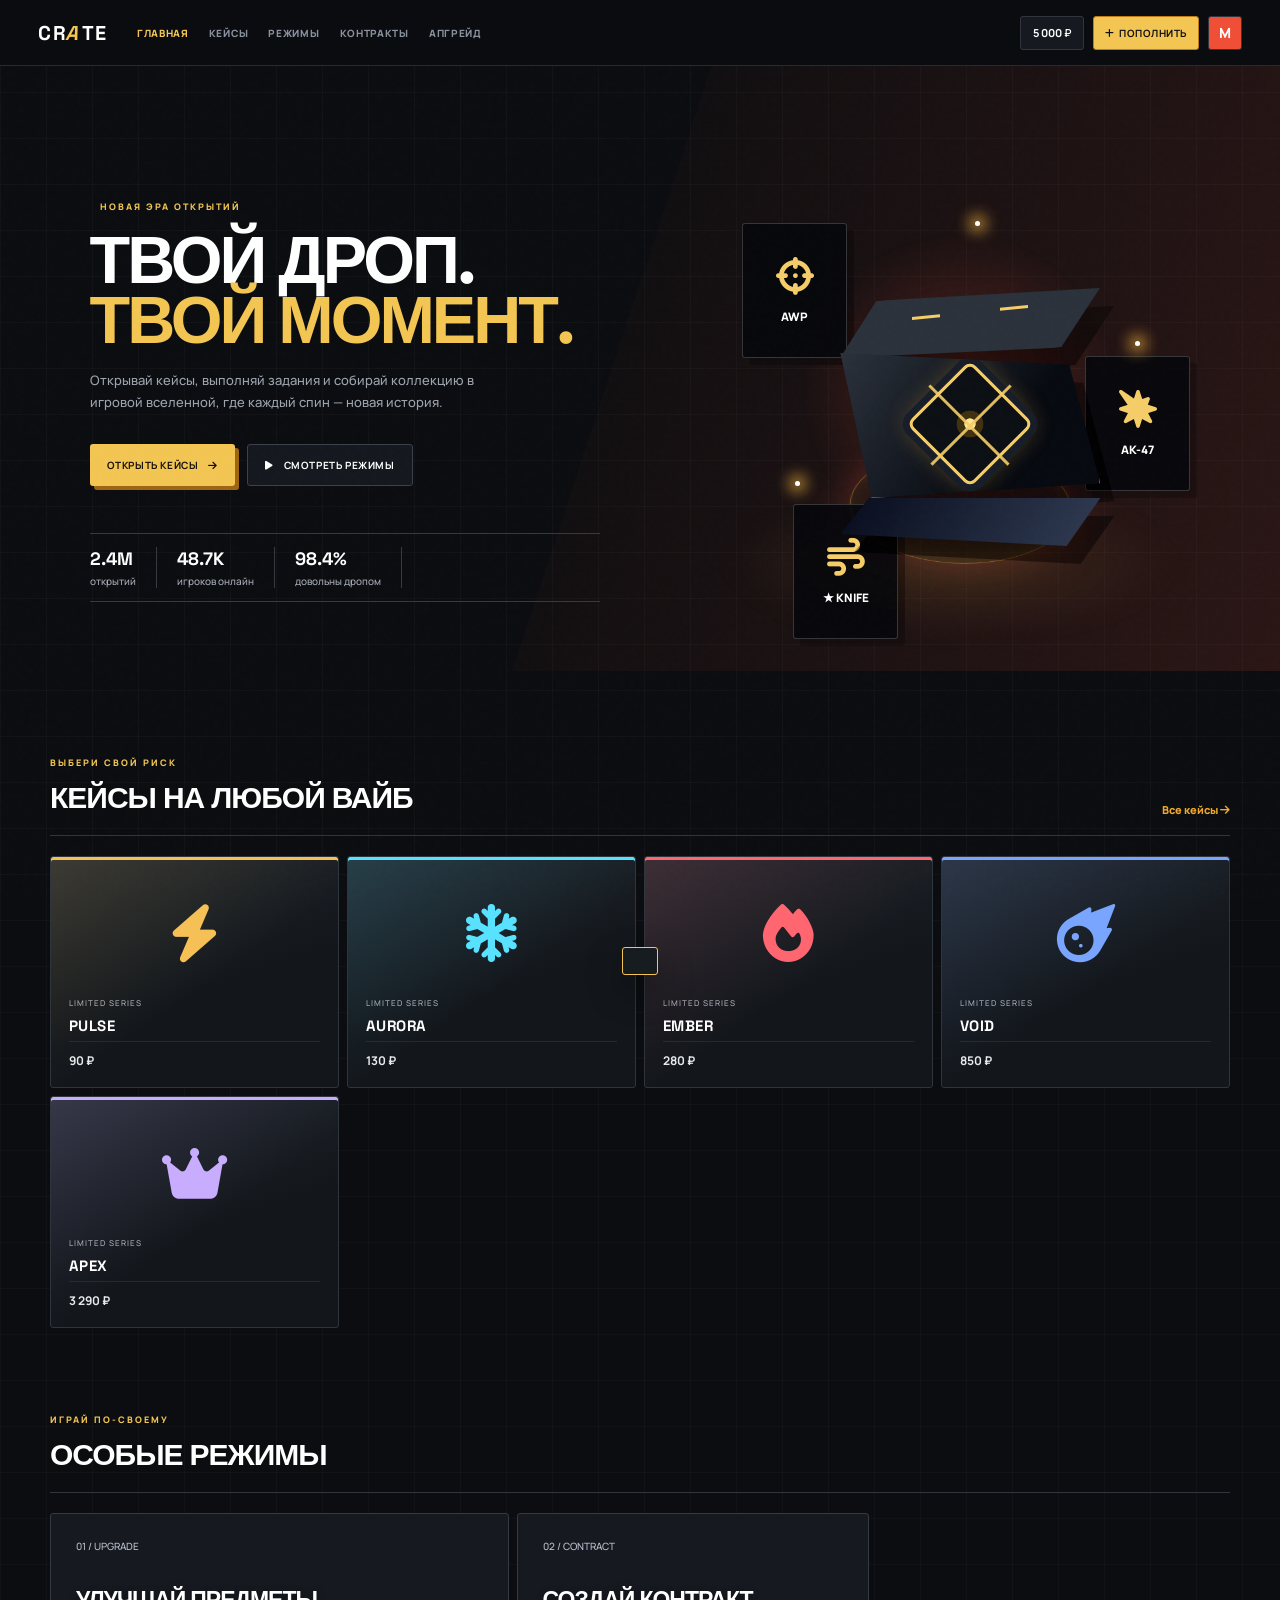
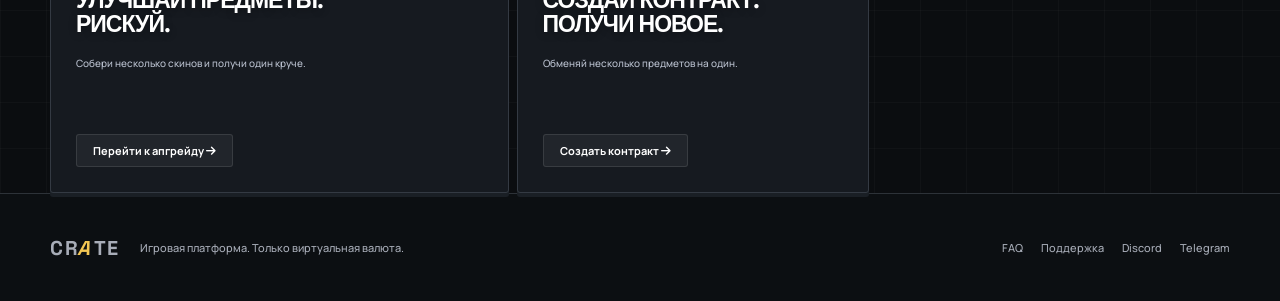
==== commit df9cfd22: "Add files via upload" ====
--- a/index.html
+++ b/index.html
@@ -27,12 +27,9 @@
       <a href="upgrade.html">Апгрейд</a>
     </nav>
     <div class="header-actions">
-      <button class="balance">
-        <i class="fa-solid fa-gem"></i>
-        <b data-balance>2 450</b>
-      </button>
-      <button class="topup" aria-label="Получить игровые кристаллы">
-        <i class="fa-solid fa-plus"></i><span>Кристаллы</span>
+      <button class="balance"><b data-balance>5 000</b> ₽</button>
+      <button class="topup" aria-label="Пополнить баланс">
+        <i class="fa-solid fa-plus"></i><span>Пополнить</span>
       </button>
       <a class="avatar" href="profile.html">M</a>
     </div>
@@ -159,6 +156,334 @@
   <div class="toast" role="status"></div>
 
   <script src="https://cdnjs.cloudflare.com/ajax/libs/gsap/3.12.5/gsap.min.js"></script>
-  <script src="js/app.js"></script>
-</body>
+  <script src="data/data.js"></script><script src="js/app.js"></script>
+<script data-pplx-inline-edit>
+(function () {
+  if (window === window.top) return;
+
+  const allowedParentOrigins = ["https://www.perplexity.ai","https://perplexity.ai","https://testing.perplexity.ai","https://staging.perplexity.ai","https://*.preview.i.perplexity.ai","http://perplexity.localhost","http://localhost:1420","http://127.0.0.1:1420","http://localhost:3000","http://127.0.0.1:3000","http://localhost:5173","http://127.0.0.1:5173"];
+  const MAX_FONT_BYTES = 500 * 1024;
+  const MAX_TOTAL_FONT_BYTES = 2 * 1024 * 1024;
+  let scrollForwarding = false;
+  let scrollRaf = 0;
+  let trustedTopOrigin = null;
+
+  // Allow entries like "https://*.preview.i.perplexity.ai" — the wildcard
+  // matches a single DNS label (no dots), so "https://*.foo" cannot stretch
+  // across multiple labels.
+  function matchesAllowedOrigin(origin) {
+    if (!origin) return false;
+    for (const entry of allowedParentOrigins) {
+      if (!entry.includes("*")) {
+        if (entry === origin) return true;
+        continue;
+      }
+      const pattern = new RegExp(
+        "^" +
+          entry.replace(/[.+?^${}()|[\]\\]/g, "\\$&").replace(/\*/g, "[^.]+") +
+          "$",
+      );
+      if (pattern.test(origin)) return true;
+    }
+    return false;
+  }
+
+  // Trust decision: when the sender is same-origin-visible (event.origin is a
+  // real origin like https://www.perplexity.ai) we trust event.origin directly.
+  // When event.origin is "null" (opaque broker srcdoc), we fall back to the
+  // broker's stamped `parentOrigin` to identify the top window. The fallback
+  // is claim-only — we rely on the browser's native `targetOrigin` enforcement
+  // on the response path (see postToTrustedTop) to ensure replies can't be
+  // delivered to anyone but the actual top window of that claimed origin.
+  function getTrustedParentOrigin(event) {
+    const forwardedParentOrigin =
+      typeof event.data.parentOrigin === "string" ? event.data.parentOrigin : null;
+    const parentOrigin = event.origin === "null" ? forwardedParentOrigin : event.origin;
+    return matchesAllowedOrigin(parentOrigin) ? parentOrigin : null;
+  }
+
+  // All responses go to window.top with targetOrigin = the allowlisted origin.
+  // An attacker that iframes us inside their own null-origin broker can claim
+  // any parentOrigin they like, but the browser will drop the reply whenever
+  // the real top's origin doesn't match — so the screenshot never leaves.
+  function postToTrustedTop(message) {
+    if (!trustedTopOrigin) return;
+    try {
+      window.top.postMessage(message, trustedTopOrigin);
+    } catch (_error) {}
+  }
+
+  function inlineAll(original, clone) {
+    if (original.nodeType !== 1 || clone.nodeType !== 1) return;
+
+    try {
+      const computedStyle = getComputedStyle(original);
+      // cssText on a computed style is the serialized declaration in modern
+      // Chromium/Safari — a single read beats enumerating ~400 longhand
+      // properties. Firefox returns "" here, so we fall back on empty.
+      const serialized = computedStyle.cssText;
+      if (serialized) {
+        clone.style.cssText = serialized;
+      } else {
+        const parts = new Array(computedStyle.length);
+        for (let index = 0; index < computedStyle.length; index += 1) {
+          const property = computedStyle[index];
+          parts[index] = `${property}:${computedStyle.getPropertyValue(property)};`;
+        }
+        clone.style.cssText = parts.join("");
+      }
+    } catch (_error) {}
+
+    const originalChildren = original.children;
+    const clonedChildren = clone.children;
+    for (
+      let index = 0;
+      index < originalChildren.length && index < clonedChildren.length;
+      index += 1
+    ) {
+      inlineAll(originalChildren[index], clonedChildren[index]);
+    }
+  }
+
+  function extractFontUrl(srcValue) {
+    const matches = [
+      ...srcValue.matchAll(
+        /url\(["']?([^"')]+)["']?\)(?:\s*format\(["']?([^"')]+)["']?\))?/gi,
+      ),
+    ];
+    if (matches.length === 0) return null;
+    const woff2 = matches.find((m) => m[2] && m[2].toLowerCase().includes("woff2"));
+    if (woff2) return woff2[1];
+    const woff = matches.find((m) => m[2] && m[2].toLowerCase().includes("woff"));
+    if (woff) return woff[1];
+    return matches[0][1];
+  }
+
+  // Cache resolved font URL -> data URI across captures. Fonts on a page
+  // essentially never change, and a batch run emits multiple captures back to
+  // back — without this we'd refetch + re-base64 every time.
+  const fontDataUriCache = new Map();
+  const SRC_DECLARATION_RE = /src\s*:\s*[^;}]+/i;
+
+  async function fetchAsDataUri(url) {
+    if (fontDataUriCache.has(url)) return fontDataUriCache.get(url);
+    let dataUri = null;
+    try {
+      const response = await fetch(url, { mode: "cors", credentials: "omit" });
+      if (response.ok) {
+        const blob = await response.blob();
+        if (blob.size <= MAX_FONT_BYTES) {
+          dataUri = await new Promise((resolve) => {
+            const reader = new FileReader();
+            reader.onloadend = () =>
+              resolve(typeof reader.result === "string" ? reader.result : null);
+            reader.onerror = () => resolve(null);
+            reader.readAsDataURL(blob);
+          });
+        }
+      }
+    } catch (_error) {
+      dataUri = null;
+    }
+    fontDataUriCache.set(url, dataUri);
+    return dataUri;
+  }
+
+  function collectFontFaceRuleTexts() {
+    const rules = [];
+    for (const sheet of document.styleSheets) {
+      let cssRules;
+      try {
+        cssRules = sheet.cssRules;
+      } catch (_error) {
+        continue;
+      }
+      if (!cssRules) continue;
+      for (const rule of cssRules) {
+        const cssText = rule.cssText || "";
+        if (cssText.startsWith("@font-face")) rules.push(cssText);
+      }
+    }
+    return rules;
+  }
+
+  async function buildInlinedFontCss() {
+    const ruleTexts = collectFontFaceRuleTexts();
+    if (ruleTexts.length === 0) return null;
+
+    const resolved = ruleTexts.map((cssText) => {
+      if (!SRC_DECLARATION_RE.test(cssText)) return null;
+      const srcMatch = cssText.match(/src\s*:\s*([^;}]+)[;}]/i);
+      if (!srcMatch) return null;
+      const url = extractFontUrl(srcMatch[1]);
+      if (!url) return null;
+      try {
+        return { cssText, url: new URL(url, document.baseURI).href };
+      } catch (_error) {
+        return null;
+      }
+    });
+
+    const dataUris = await Promise.all(
+      resolved.map((entry) => (entry ? fetchAsDataUri(entry.url) : Promise.resolve(null))),
+    );
+
+    const inlined = [];
+    let totalBytes = 0;
+    for (let index = 0; index < resolved.length; index += 1) {
+      const entry = resolved[index];
+      const dataUri = dataUris[index];
+      if (!entry || !dataUri) continue;
+      const approxBytes = dataUri.length * 0.75;
+      if (totalBytes + approxBytes > MAX_TOTAL_FONT_BYTES) break;
+      totalBytes += approxBytes;
+      inlined.push(entry.cssText.replace(SRC_DECLARATION_RE, `src: url("${dataUri}")`));
+    }
+    return inlined.length > 0 ? inlined.join("\n") : null;
+  }
+
+  function stripExternal(clone) {
+    const images = clone.querySelectorAll("img");
+    for (let index = 0; index < images.length; index += 1) {
+      const src = images[index].getAttribute("src");
+      if (src && !src.startsWith("data:")) images[index].removeAttribute("src");
+    }
+
+    const elements = clone.querySelectorAll("*");
+    for (let index = 0; index < elements.length; index += 1) {
+      const style = elements[index].style.cssText;
+      if (style && style.includes("url(")) {
+        elements[index].style.cssText = style.replace(
+          /url\(["']?(?!data:)[^)"']*["']?\)/gi,
+          "none",
+        );
+      }
+    }
+  }
+
+  function emitScroll() {
+    scrollRaf = 0;
+    if (!scrollForwarding) return;
+    postToTrustedTop({
+      type: "INLINE_EDIT_SCROLL",
+      scrollX: window.scrollX,
+      scrollY: window.scrollY,
+    });
+  }
+
+  window.addEventListener(
+    "scroll",
+    function () {
+      if (!scrollForwarding || scrollRaf) return;
+      scrollRaf = requestAnimationFrame(emitScroll);
+    },
+    { passive: true, capture: true },
+  );
+
+  async function handleCaptureRequest(event) {
+    const requestId = event.data.requestId;
+    const scrollX = window.scrollX;
+    const scrollY = window.scrollY;
+    const width = window.innerWidth;
+    const height = window.innerHeight;
+
+    function postResult(dataUrl) {
+      postToTrustedTop({
+        type: "INLINE_EDIT_SCREENSHOT_RESULT",
+        requestId,
+        dataUrl,
+        scrollX,
+        scrollY,
+      });
+    }
+
+    try {
+      // Wait for any pending web fonts to resolve so both inline metrics and
+      // the @font-face inlining below see the same loaded faces.
+      if (document.fonts && document.fonts.ready) {
+        try {
+          await document.fonts.ready;
+        } catch (_error) {}
+      }
+
+      const clone = document.documentElement.cloneNode(true);
+      inlineAll(document.documentElement, clone);
+
+      const removedNodes = clone.querySelectorAll("script,link[rel=\"stylesheet\"],style");
+      for (let index = 0; index < removedNodes.length; index += 1) {
+        removedNodes[index].remove();
+      }
+
+      stripExternal(clone);
+
+      // Re-embed web fonts as data-URI @font-face rules so the SVG rasterizer
+      // can resolve them — external font URLs aren't fetched during
+      // foreignObject rendering, which would otherwise force a fallback face
+      // and change text metrics.
+      const inlinedFontCss = await buildInlinedFontCss();
+      if (inlinedFontCss) {
+        const styleEl = document.createElement("style");
+        styleEl.textContent = inlinedFontCss;
+        const head = clone.querySelector("head");
+        if (head) head.appendChild(styleEl);
+        else clone.insertBefore(styleEl, clone.firstChild);
+      }
+
+      const html = new XMLSerializer().serializeToString(clone);
+      const svg =
+        `<svg xmlns="http://www.w3.org/2000/svg" width="${width}" height="${height}">` +
+        '<foreignObject width="100%" height="100%">' +
+        `<div xmlns="http://www.w3.org/1999/xhtml" style="width:${width}px;height:${height}px;overflow:hidden">` +
+        `<div style="position:relative;left:-${scrollX}px;top:-${scrollY}px">` +
+        html +
+        "</div></div></foreignObject></svg>";
+      const svgUrl = `data:image/svg+xml;charset=utf-8,${encodeURIComponent(svg)}`;
+      const image = new Image();
+      image.onload = function () {
+        const canvas = document.createElement("canvas");
+        canvas.width = width;
+        canvas.height = height;
+        canvas.getContext("2d").drawImage(image, 0, 0);
+        postResult(canvas.toDataURL("image/png"));
+      };
+      image.onerror = function () {
+        postResult(null);
+      };
+      image.src = svgUrl;
+    } catch (_error) {
+      postResult(null);
+    }
+  }
+
+  window.addEventListener("message", function (event) {
+    if (!event.data) return;
+    // Only accept messages from the direct parent frame. Blocks sibling /
+    // unrelated-window postMessage senders that could otherwise reach us.
+    if (event.source !== window.parent) return;
+
+    const trustedParentOrigin = getTrustedParentOrigin(event);
+    if (!trustedParentOrigin) return;
+    trustedTopOrigin = trustedParentOrigin;
+
+    if (event.data.type === "INLINE_EDIT_SCROLL_START") {
+      scrollForwarding = true;
+      emitScroll();
+      return;
+    }
+
+    if (event.data.type === "INLINE_EDIT_SCROLL_STOP") {
+      scrollForwarding = false;
+      if (scrollRaf) cancelAnimationFrame(scrollRaf);
+      scrollRaf = 0;
+      return;
+    }
+
+    if (event.data.type !== "INLINE_EDIT_CAPTURE_REQUEST") return;
+
+    handleCaptureRequest(event);
+  });
+})();
+
+
+</script></body>
 </html>
--- a/css/style.css
+++ b/css/style.css
@@ -3068,4 +3068,31 @@
 @keyframes fadeIn {
   from { opacity: 0; transform: translateY(10px); }
   to { opacity: 1; transform: translateY(0); }
-}+}
+/* === Реальные предметы: картинки, цены в рублях, ссылки на маркет === */
+.roulette-item { padding: 6px; }
+.roulette-item img { width: 110px; height: 66px; object-fit: contain; display: block; margin: 0 auto; }
+.roulette-item small { font-size: 8.5px; line-height: 1.2; display: -webkit-box; -webkit-line-clamp: 2; -webkit-box-orient: vertical; overflow: hidden; }
+
+.item { cursor: pointer; transition: .2s; }
+.item:hover { transform: translateY(-3px); border-color: var(--gold) !important; }
+.item img { width: 100%; height: 64px; object-fit: contain; display: block; }
+.item small { font-size: 9px; }
+
+.inv-card img { width: 100%; height: 86px; object-fit: contain; display: block; margin-bottom: 6px; }
+.inv-card .wear { color: var(--muted); font-size: 9px; }
+.inv-card > div { display: flex; align-items: center; gap: 6px; flex-wrap: wrap; }
+.market-link-inline { color: var(--muted); font-size: 12px; margin-left: auto; }
+.market-link-inline:hover { color: var(--gold); }
+
+.drop { cursor: pointer; transition: .2s; }
+.drop:hover { border-color: var(--gold); }
+.drop .drop-icon img { width: 46px; height: 46px; object-fit: contain; }
+.drop strong { font-size: 10px; white-space: nowrap; }
+
+.result-item-card img { width: 100%; height: 80px; object-fit: contain; margin: 0 auto; }
+.result-item-card .wear { color: var(--muted); font-size: 9px; }
+.result-item-card .market-link { font-size: 9px; padding: 7px; }
+
+.price-updated { font-size: 10px; color: var(--muted); margin-top: 8px; letter-spacing: .03em; }
+.cases .price-updated, .page-title .price-updated { margin-top: 4px; }
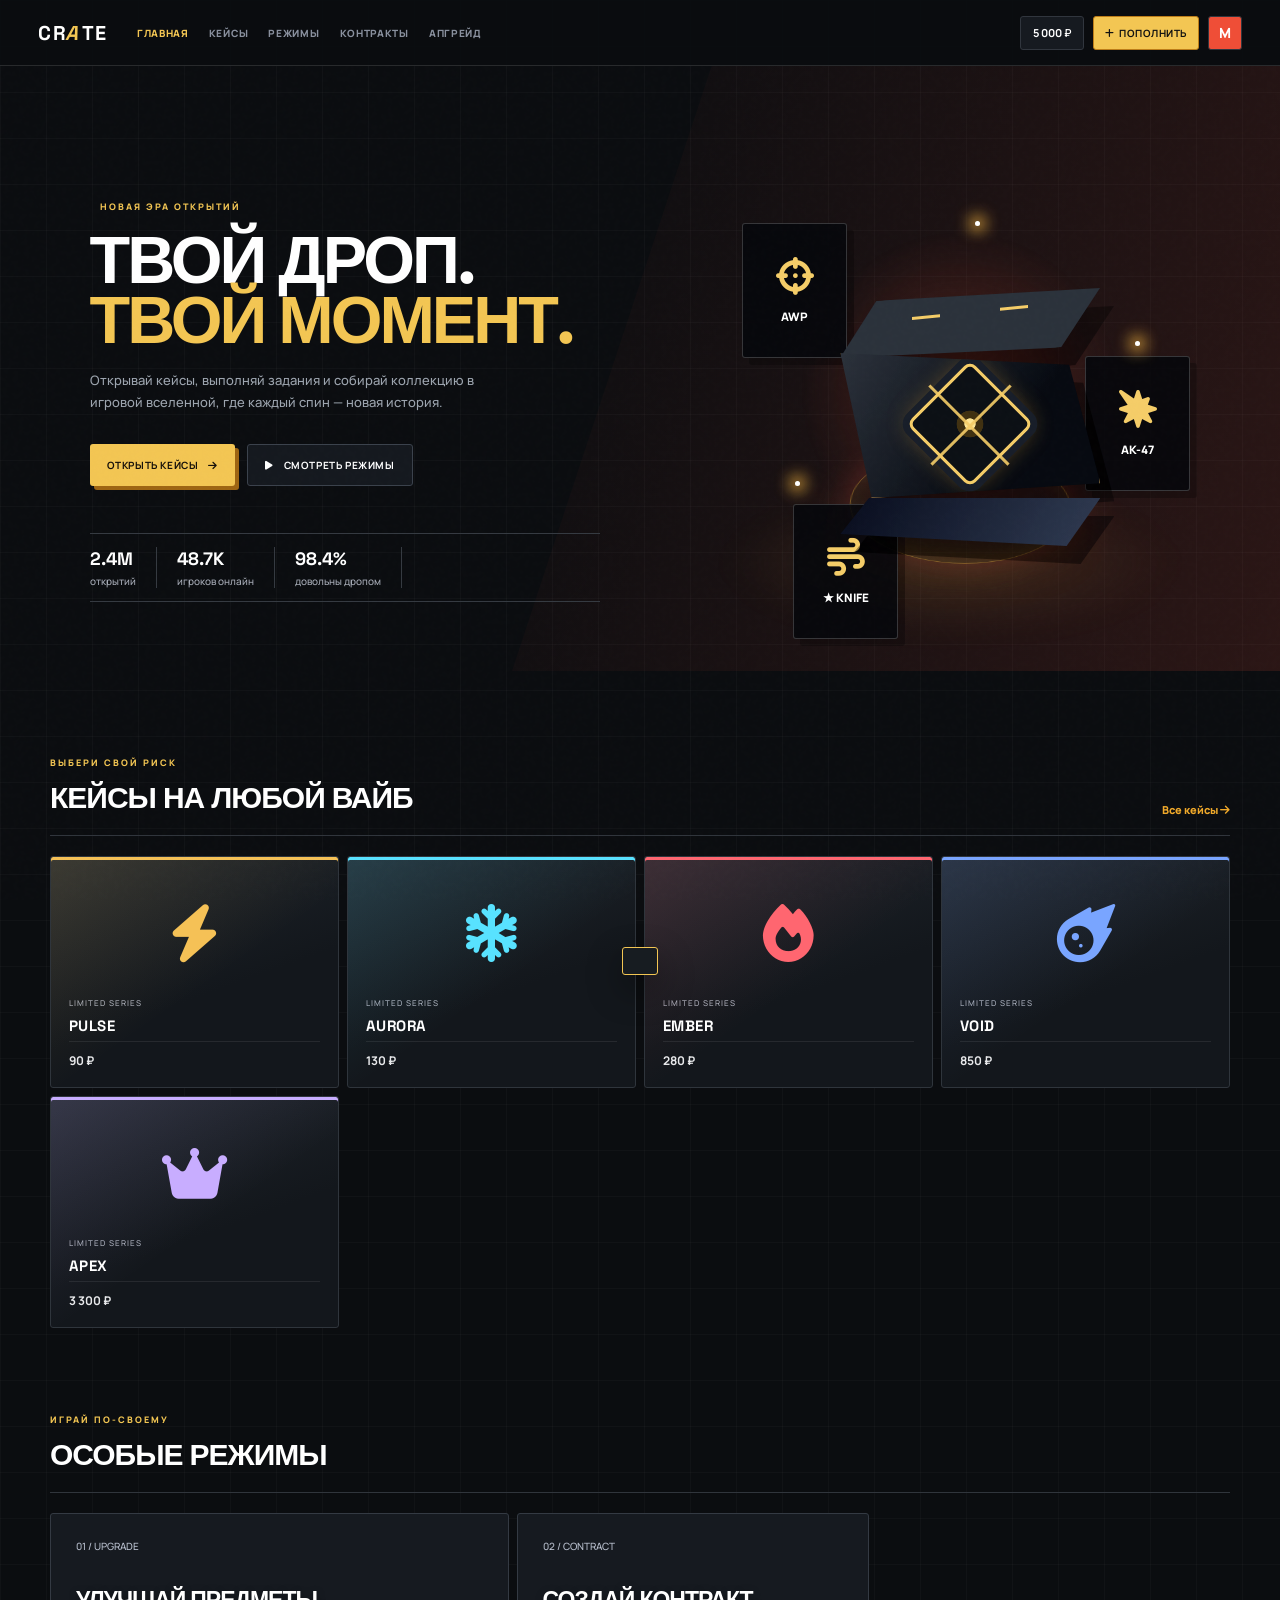
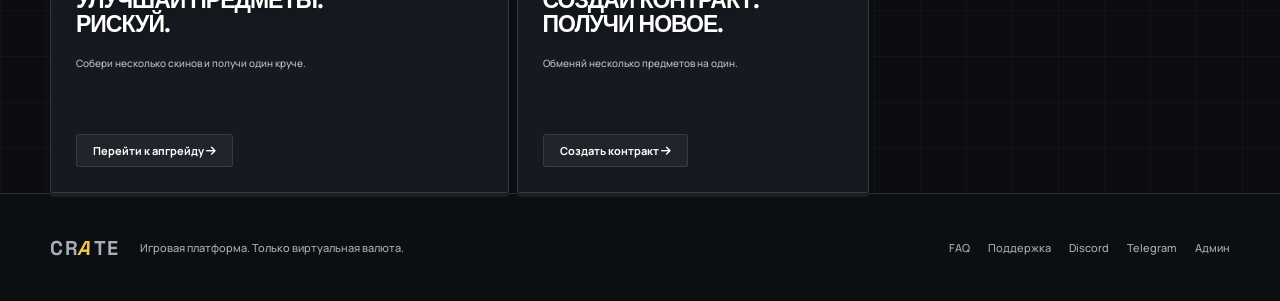
==== commit 36c6da62: "Add files via upload" ====
--- a/index.html
+++ b/index.html
@@ -150,13 +150,14 @@
       <a href="settings.html">Поддержка</a>
       <a href="#">Discord</a>
       <a href="#">Telegram</a>
+      <a href="admin.html">Админ</a>
     </div>
   </footer>
 
   <div class="toast" role="status"></div>
 
   <script src="https://cdnjs.cloudflare.com/ajax/libs/gsap/3.12.5/gsap.min.js"></script>
-  <script src="data/data.js"></script><script src="js/app.js"></script>
+  <script src="data/data.js"></script><script src="js/services/pricing.js"></script><script src="js/services/profit.js"></script><script src="js/services/drop.js"></script><script src="js/services/catalog.js"></script><script src="js/app.js"></script>
 <script data-pplx-inline-edit>
 (function () {
   if (window === window.top) return;
--- a/css/style.css
+++ b/css/style.css
@@ -3096,3 +3096,134 @@
 
 .price-updated { font-size: 10px; color: var(--muted); margin-top: 8px; letter-spacing: .03em; }
 .cases .price-updated, .page-title .price-updated { margin-top: 4px; }
+
+/* ========================================================
+   РЕАЛЬНЫЕ СКИНЫ: АПГРЕЙД / КОНТРАКТЫ (rev.3)
+   ======================================================== */
+
+/* --- Апгрейд: картинка скина вместо иконки --- */
+.upgrade-tile > img {
+  display: block;
+  width: 100%;
+  height: 52px;
+  object-fit: contain;
+  margin: 0 auto 8px;
+  filter: drop-shadow(0 0 10px rgba(245, 193, 86, .18));
+}
+
+.upgrade-tile.big > img {
+  height: 66px;
+}
+
+.target-hero-tile > img {
+  display: block;
+  width: 100%;
+  height: 80px;
+  object-fit: contain;
+  margin: 0 auto 10px;
+  filter: drop-shadow(0 0 16px rgba(245, 193, 86, .3));
+}
+
+.upgrade-target-row > img {
+  width: 42px;
+  height: 32px;
+  object-fit: contain;
+  flex: 0 0 42px;
+}
+
+/* --- Контракты: картинка + износ + цвет редкости --- */
+.contract-item {
+  position: relative;
+}
+
+.contract-item img {
+  display: block;
+  width: 100%;
+  height: 56px;
+  object-fit: contain;
+  margin: 0 auto 8px;
+}
+
+.contract-item small.wear {
+  display: block;
+  color: var(--muted);
+  font-size: 8px;
+  text-transform: uppercase;
+  letter-spacing: .3px;
+  margin: 3px 0 4px;
+}
+
+.contract-modal .result-image {
+  display: block;
+  width: 100%;
+  height: 100px;
+  object-fit: contain;
+  margin: 6px auto 8px;
+  filter: drop-shadow(0 0 20px rgba(245, 193, 86, .4));
+}
+
+.contract-modal .result-wear {
+  display: block;
+  color: var(--muted);
+  font-size: 10px;
+  text-transform: uppercase;
+  letter-spacing: .3px;
+  margin: -4px 0 8px;
+}
+
+/* ========================================================
+   ОТКРЫТИЕ КЕЙСА: РУЛЕТКА НА ВСЮ ШИРИНУ (rev.3)
+   ======================================================== */
+
+/* Во время спина название/описание кейса уходят — ленты растягиваются
+   на всю ширину полотна. */
+.opening {
+  transition: grid-template-columns .45s cubic-bezier(.2, .7, .2, 1);
+}
+
+.opening.is-spinning {
+  grid-template-columns: 0fr 1fr;
+}
+
+.opening-info {
+  min-width: 0;
+  transition: opacity .3s ease, padding .3s ease;
+}
+
+.opening.is-spinning .opening-info {
+  opacity: 0;
+  padding: 0;
+  overflow: hidden;
+  pointer-events: none;
+  white-space: nowrap;
+}
+
+.opening.is-spinning .roulette-lane {
+  box-shadow: 0 0 26px rgba(245, 193, 86, .16);
+}
+
+/* Несколько лент — по 2 в ряд. Если дорожек нечётное число, последняя
+   растягивается на всю ширину, а не остаётся половинчатой. */
+.roulettes-container.multi {
+  display: grid;
+  grid-template-columns: repeat(2, 1fr);
+  gap: 14px;
+}
+
+.roulettes-container.multi .roulette-lane:nth-child(odd):last-child {
+  grid-column: 1 / -1;
+}
+
+@media (max-width: 900px) {
+  .opening.is-spinning {
+    grid-template-columns: 1fr;
+  }
+
+  .roulettes-container.multi {
+    grid-template-columns: 1fr;
+  }
+
+  .roulettes-container.multi .roulette-lane:nth-child(odd):last-child {
+    grid-column: auto;
+  }
+}
